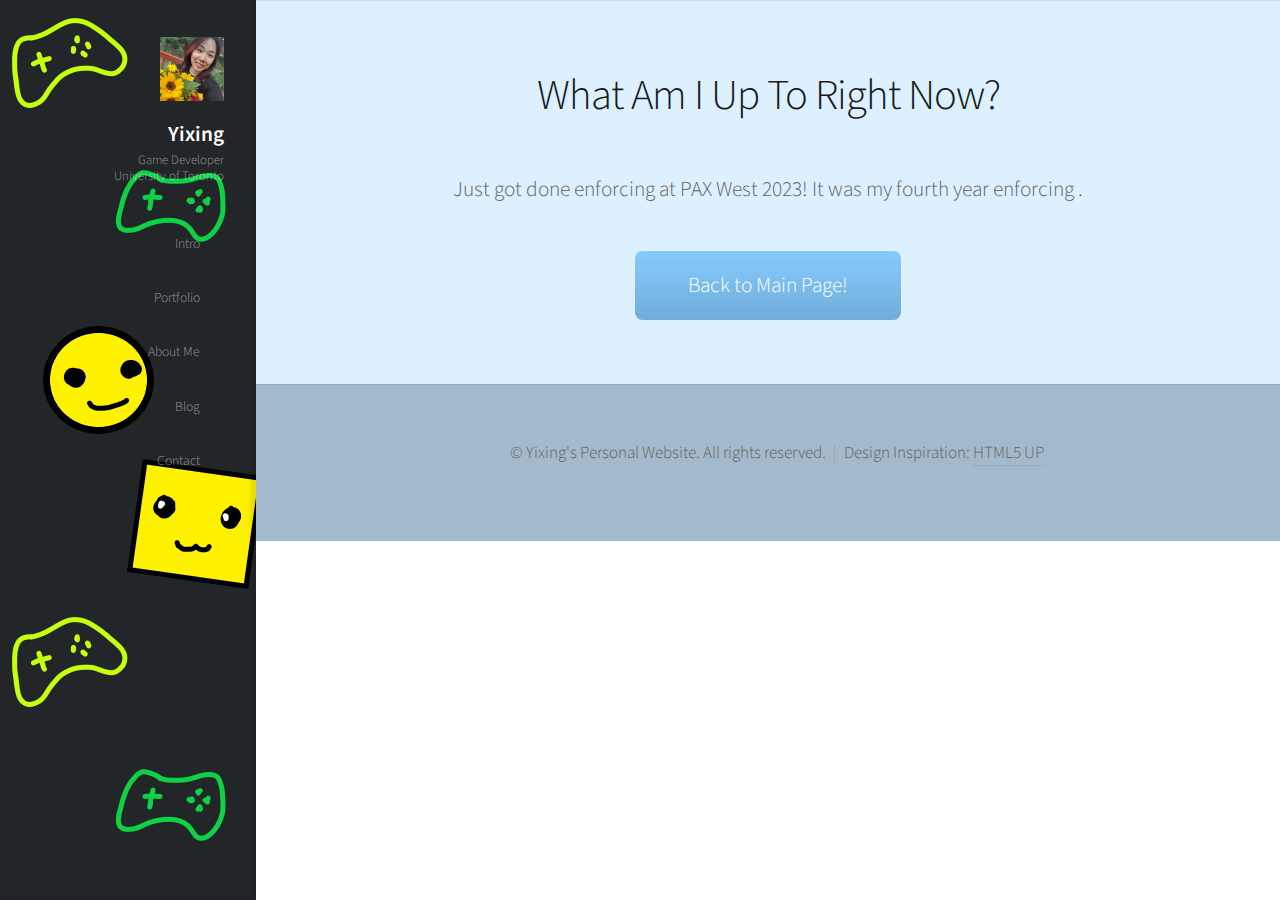
==== blog.html @ b2ea3ee6 "testing changes" ====
<!DOCTYPE HTML>
<!--
	Prologue by HTML5 UP, edited by Yixing
	html5up.net | @ajlkn
	Free for personal and commercial use under the CCA 3.0 license (html5up.net/license)
	Test
-->
<html>
	<head>
		<title>Yixing Xu</title>
		<meta charset="utf-8" />
		<meta name="viewport" content="width=device-width, initial-scale=1, user-scalable=no" />
		<link rel="stylesheet" href="assets/css/main.css" />
	</head>
	<body class="is-preload">

		<!-- Header -->
			<div id="header">

				<div class="top">

					<!-- Logo -->
						<div id="logo">
							<span class="image avatar48"><img src="images/selfie.png" alt="" /></span>
							<h1 id="title">Yixing</h1>
							<p>Game Developer </br>University of Toronto</p>
						</div>

					<!-- Nav -->
						<nav id="nav">
							<ul>
								<li><a href="./index.html#top" id="top-link"><span class="icon solid fa-home">Intro</span></a></li>
								<li><a href="./index.html#portfolio" id="portfolio-link"><span class="icon solid fa-th">Portfolio</span></a></li>
								<li><a href="./index.html#about" id="about-link"><span class="icon solid fa-user">About Me</span></a></li>
                                <li><a href="./index.html#blog" id="blog-link"><span class="icon solid fa-pen">Blog</span></a></li>
								<li><a href="./index.html#contact" id="contact-link"><span class="icon solid fa-envelope">Contact</span></a></li>
							</ul>
						</nav>

				</div>

				<div class="bottom">

					<!-- Social Icons -->
						<ul class="icons">
							<li><a href="https://github.com/yix-shu" class="icon brands fa-github"><span class="label">Github</span></a></li>
							<li><a href="https://www.linkedin.com/in/yixing-xu-962471183/" class="icon brands fa-linkedin"><span class="label">LinkedIn</span></a></li>
							<li><a href="./index.html#contact" class="icon solid fa-envelope"><span class="label">Email</span></a></li>
						</ul>

				</div>
			</div>
            <div id = "main">
                <section id="blog" class="two">
                    <div class="container">

                        <header>
                            <h2>What Am I Up To Right Now?</h2>
                        </header>

                        <p>Just got done enforcing at PAX West 2023! It was my fourth year enforcing .</p>
						
						<!--Back-->
						<a href="index.html#blog" class="button scrolly">Back to Main Page!</a>
					</div>
                </div>
            </div>
			
			<!-- Footer -->
			<div id="footer">

				<!-- Copyright -->
					<ul class="copyright">
						<li>&copy; Yixing's Personal Website. All rights reserved.</li><li>Design Inspiration: <a href="http://html5up.net">HTML5 UP</a></li>
					</ul>

			</div>
        </body>
</html>
---- assets/css/main.css ----
@import url("fontawesome-all.min.css");
@import url("https://fonts.googleapis.com/css?family=Source+Sans+Pro:300,300italic,400,600");

/*
	Prologue by HTML5 UP
	html5up.net | @ajlkn
	Free for personal and commercial use under the CCA 3.0 license (html5up.net/license)
*/

html, body, div, span, applet, object,
iframe, h1, h2, h3, h4, h5, h6, p, blockquote,
pre, a, abbr, acronym, address, big, cite,
code, del, dfn, em, img, ins, kbd, q, s, samp,
small, strike, strong, sub, sup, tt, var, b,
u, i, center, dl, dt, dd, ol, ul, li, fieldset,
form, label, legend, table, caption, tbody,
tfoot, thead, tr, th, td, article, aside,
canvas, details, embed, figure, figcaption,
footer, header, hgroup, menu, nav, output, ruby,
section, summary, time, mark, audio, video {
	margin: 0;
	padding: 0;
	border: 0;
	font-size: 100%;
	font: inherit;
	vertical-align: baseline;}

article, aside, details, figcaption, figure,
footer, header, hgroup, menu, nav, section {
	display: block;}

body {
	line-height: 1;
	height: 100vh;
	cursor: url('/images/eyes.svg'), auto;
}

ol, ul {
	list-style: none;
}

blockquote, q {
	quotes: none;
}

	blockquote:before, blockquote:after, q:before, q:after {
		content: '';
		content: none;
	}

table {
	border-collapse: collapse;
	border-spacing: 0;
}

body {
	-webkit-text-size-adjust: none;
}

mark {
	background-color: transparent;
	color: inherit;
}

input::-moz-focus-inner {
	border: 0;
	padding: 0;
}

input, select, textarea {
	-moz-appearance: none;
	-webkit-appearance: none;
	-ms-appearance: none;
	appearance: none;
}

/* Basic */

	html {
		box-sizing: border-box;
	}

	*, *:before, *:after {
		box-sizing: inherit;
	}

	body {
		background: #fff;
		font-family: 'Source Sans Pro', sans-serif;
		font-size: 19pt;
		font-weight: 300;
		line-height: 1.75em;
		color: #626262;
	}

		body.is-preload *, body.is-preload *:before, body.is-preload *:after {
			-moz-animation: none !important;
			-webkit-animation: none !important;
			-ms-animation: none !important;
			animation: none !important;
			-moz-transition: none !important;
			-webkit-transition: none !important;
			-ms-transition: none !important;
			transition: none !important;
		}

	input, textarea, select {
		font-family: 'Source Sans Pro', sans-serif;
		font-size: 19pt;
		font-weight: 300;
		line-height: 1.75em;
		color: #888;
	}

	h1, h2, h3, h4, h5, h6 {
		font-weight: 300;
		color: #1b1a1a;
		line-height: 1.5em;
	}

	h1 a, h2 a, h3 a, h4 a, h5 a, h6 a {
		color: inherit;
		text-decoration: none;
	}

		h1 a strong, h2 a strong, h3 a strong, h4 a strong, h5 a strong, h6 a strong {
			color: #333;
		}

	h2 {
		font-size: 2em;
		letter-spacing: -1px;
	}

		h2.alt {
			color: #888;
		}

			h2.alt strong {
				color: #666;
			}

	h3 {
		font-size: 1.5em;
	}

	header {
		margin: 0 0 2em 0;
	}

		header > p {
			margin: 1em 0 0 0;
		}

	footer {
		margin: 2em 0 0 0;
	}

	strong, b {
		font-weight: 300;
		color: #666;
	}

	em, i {
		font-style: italic;
	}

	a {
		text-decoration: none;
		color: inherit;
		border-bottom: dotted 1px rgba(128, 128, 128, 0.5);
		-moz-transition: color 0.35s ease-in-out, border-bottom-color 0.35s ease-in-out;
		-webkit-transition: color 0.35s ease-in-out, border-bottom-color 0.35s ease-in-out;
		-ms-transition: color 0.35s ease-in-out, border-bottom-color 0.35s ease-in-out;
		transition: color 0.35s ease-in-out, border-bottom-color 0.35s ease-in-out;
		outline: 0;
	}

		a:hover {
			color: #E27689;
			border-bottom-color: rgba(255, 255, 255, 0);
		}

	sub {
		position: relative;
		top: 0.5em;
		font-size: 0.8em;
	}

	sup {
		position: relative;
		top: -0.5em;
		font-size: 0.8em;
	}

	hr {
		border: 0;
		border-top: solid 1px #ddd;
	}

	blockquote {
		border-left: solid 0.5em #ddd;
		padding: 1em 0 1em 2em;
		font-style: italic;
	}

	p, ul, ol, dl, table {
		margin-bottom: 2em;
	}

	br.clear {
		clear: both;
	}

/* Container */

	.container {
		margin: 0 auto;
		max-width: 100%;
		width: 1400px;
	}

		@media screen and (min-width: 961px) and (max-width: 1880px) {

			.container {
				width: 1200px;
			}

		}

		@media screen and (min-width: 961px) and (max-width: 1620px) {

			.container {
				width: 960px;
			}

		}

		@media screen and (min-width: 961px) and (max-width: 1320px) {

			.container {
				width: 100%;
			}

		}

		@media screen and (max-width: 960px) {

			.container {
				width: 100%;
			}

		}

		@media screen and (max-width: 736px) {

			.container {
				width: 100%;
			}

		}

/* Row */

	.row {
		display: flex;
		flex-wrap: wrap;
		box-sizing: border-box;
		align-items: stretch;
	}

		.row > * {
			box-sizing: border-box;
		}

		.row.gtr-uniform > * > :last-child {
			margin-bottom: 0;
		}

		.row.aln-left {
			justify-content: flex-start;
		}

		.row.aln-center {
			justify-content: center;
		}

		.row.aln-right {
			justify-content: flex-end;
		}

		.row.aln-top {
			align-items: flex-start;
		}

		.row.aln-middle {
			align-items: center;
		}

		.row.aln-bottom {
			align-items: flex-end;
		}

		.row > .imp {
			order: -1;
		}

		.row > .col-1 {
			width: 8.33333%;
		}

		.row > .off-1 {
			margin-left: 8.33333%;
		}

		.row > .col-2 {
			width: 16.66667%;
		}

		.row > .off-2 {
			margin-left: 16.66667%;
		}

		.row > .col-3 {
			width: 25%;
		}

		.row > .off-3 {
			margin-left: 25%;
		}

		.row > .col-4 {
			width: 33.33333%;
		}

		.row > .off-4 {
			margin-left: 33.33333%;
		}

		.row > .col-5 {
			width: 41.66667%;
		}

		.row > .off-5 {
			margin-left: 41.66667%;
		}

		.row > .col-6 {
			width: 50%;
		}

		.row > .off-6 {
			margin-left: 50%;
		}

		.row > .col-7 {
			width: 58.33333%;
		}

		.row > .off-7 {
			margin-left: 58.33333%;
		}

		.row > .col-8 {
			width: 66.66667%;
		}

		.row > .off-8 {
			margin-left: 66.66667%;
		}

		.row > .col-9 {
			width: 75%;
		}

		.row > .off-9 {
			margin-left: 75%;
		}

		.row > .col-10 {
			width: 83.33333%;
		}

		.row > .off-10 {
			margin-left: 83.33333%;
		}

		.row > .col-11 {
			width: 91.66667%;
		}

		.row > .off-11 {
			margin-left: 91.66667%;
		}

		.row > .col-12 {
			width: 100%;
		}

		.row > .off-12 {
			margin-left: 100%;
		}

		.row.gtr-0 {
			margin-top: 0px;
			margin-left: 0px;
		}

			.row.gtr-0 > * {
				padding: 0px 0 0 0px;
			}

			.row.gtr-0.gtr-uniform {
				margin-top: 0px;
			}

				.row.gtr-0.gtr-uniform > * {
					padding-top: 0px;
				}

		.row.gtr-25 {
			margin-top: -10px;
			margin-left: -10px;
		}

			.row.gtr-25 > * {
				padding: 10px 0 0 10px;
			}

			.row.gtr-25.gtr-uniform {
				margin-top: -10px;
			}

				.row.gtr-25.gtr-uniform > * {
					padding-top: 10px;
				}

		.row.gtr-50 {
			margin-top: -20px;
			margin-left: -20px;
		}

			.row.gtr-50 > * {
				padding: 20px 0 0 20px;
			}

			.row.gtr-50.gtr-uniform {
				margin-top: -20px;
			}

				.row.gtr-50.gtr-uniform > * {
					padding-top: 20px;
				}

		.row {
			margin-top: -40px;
			margin-left: -40px;
		}

			.row > * {
				padding: 40px 0 0 40px;
			}

			.row.gtr-uniform {
				margin-top: -40px;
			}

				.row.gtr-uniform > * {
					padding-top: 40px;
				}

		.row.gtr-150 {
			margin-top: -60px;
			margin-left: -60px;
		}

			.row.gtr-150 > * {
				padding: 60px 0 0 60px;
			}

			.row.gtr-150.gtr-uniform {
				margin-top: -60px;
			}

				.row.gtr-150.gtr-uniform > * {
					padding-top: 60px;
				}

		.row.gtr-200 {
			margin-top: -80px;
			margin-left: -80px;
		}

			.row.gtr-200 > * {
				padding: 80px 0 0 80px;
			}

			.row.gtr-200.gtr-uniform {
				margin-top: -80px;
			}

				.row.gtr-200.gtr-uniform > * {
					padding-top: 80px;
				}

		@media screen and (min-width: 961px) and (max-width: 1880px) {

			.row {
				display: flex;
				flex-wrap: wrap;
				box-sizing: border-box;
				align-items: stretch;
			}

				.row > * {
					box-sizing: border-box;
				}

				.row.gtr-uniform > * > :last-child {
					margin-bottom: 0;
				}

				.row.aln-left {
					justify-content: flex-start;
				}

				.row.aln-center {
					justify-content: center;
				}

				.row.aln-right {
					justify-content: flex-end;
				}

				.row.aln-top {
					align-items: flex-start;
				}

				.row.aln-middle {
					align-items: center;
				}

				.row.aln-bottom {
					align-items: flex-end;
				}

				.row > .imp-wide {
					order: -1;
				}

				.row > .col-1-wide {
					width: 8.33333%;
				}

				.row > .off-1-wide {
					margin-left: 8.33333%;
				}

				.row > .col-2-wide {
					width: 16.66667%;
				}

				.row > .off-2-wide {
					margin-left: 16.66667%;
				}

				.row > .col-3-wide {
					width: 25%;
				}

				.row > .off-3-wide {
					margin-left: 25%;
				}

				.row > .col-4-wide {
					width: 33.33333%;
				}

				.row > .off-4-wide {
					margin-left: 33.33333%;
				}

				.row > .col-5-wide {
					width: 41.66667%;
				}

				.row > .off-5-wide {
					margin-left: 41.66667%;
				}

				.row > .col-6-wide {
					width: 50%;
				}

				.row > .off-6-wide {
					margin-left: 50%;
				}

				.row > .col-7-wide {
					width: 58.33333%;
				}

				.row > .off-7-wide {
					margin-left: 58.33333%;
				}

				.row > .col-8-wide {
					width: 66.66667%;
				}

				.row > .off-8-wide {
					margin-left: 66.66667%;
				}

				.row > .col-9-wide {
					width: 75%;
				}

				.row > .off-9-wide {
					margin-left: 75%;
				}

				.row > .col-10-wide {
					width: 83.33333%;
				}

				.row > .off-10-wide {
					margin-left: 83.33333%;
				}

				.row > .col-11-wide {
					width: 91.66667%;
				}

				.row > .off-11-wide {
					margin-left: 91.66667%;
				}

				.row > .col-12-wide {
					width: 100%;
				}

				.row > .off-12-wide {
					margin-left: 100%;
				}

				.row.gtr-0 {
					margin-top: 0px;
					margin-left: 0px;
				}

					.row.gtr-0 > * {
						padding: 0px 0 0 0px;
					}

					.row.gtr-0.gtr-uniform {
						margin-top: 0px;
					}

						.row.gtr-0.gtr-uniform > * {
							padding-top: 0px;
						}

				.row.gtr-25 {
					margin-top: -10px;
					margin-left: -10px;
				}

					.row.gtr-25 > * {
						padding: 10px 0 0 10px;
					}

					.row.gtr-25.gtr-uniform {
						margin-top: -10px;
					}

						.row.gtr-25.gtr-uniform > * {
							padding-top: 10px;
						}

				.row.gtr-50 {
					margin-top: -20px;
					margin-left: -20px;
				}

					.row.gtr-50 > * {
						padding: 20px 0 0 20px;
					}

					.row.gtr-50.gtr-uniform {
						margin-top: -20px;
					}

						.row.gtr-50.gtr-uniform > * {
							padding-top: 20px;
						}

				.row {
					margin-top: -40px;
					margin-left: -40px;
				}

					.row > * {
						padding: 40px 0 0 40px;
					}

					.row.gtr-uniform {
						margin-top: -40px;
					}

						.row.gtr-uniform > * {
							padding-top: 40px;
						}

				.row.gtr-150 {
					margin-top: -60px;
					margin-left: -60px;
				}

					.row.gtr-150 > * {
						padding: 60px 0 0 60px;
					}

					.row.gtr-150.gtr-uniform {
						margin-top: -60px;
					}

						.row.gtr-150.gtr-uniform > * {
							padding-top: 60px;
						}

				.row.gtr-200 {
					margin-top: -80px;
					margin-left: -80px;
				}

					.row.gtr-200 > * {
						padding: 80px 0 0 80px;
					}

					.row.gtr-200.gtr-uniform {
						margin-top: -80px;
					}

						.row.gtr-200.gtr-uniform > * {
							padding-top: 80px;
						}

		}

		@media screen and (min-width: 961px) and (max-width: 1620px) {

			.row {
				display: flex;
				flex-wrap: wrap;
				box-sizing: border-box;
				align-items: stretch;
			}

				.row > * {
					box-sizing: border-box;
				}

				.row.gtr-uniform > * > :last-child {
					margin-bottom: 0;
				}

				.row.aln-left {
					justify-content: flex-start;
				}

				.row.aln-center {
					justify-content: center;
				}

				.row.aln-right {
					justify-content: flex-end;
				}

				.row.aln-top {
					align-items: flex-start;
				}

				.row.aln-middle {
					align-items: center;
				}

				.row.aln-bottom {
					align-items: flex-end;
				}

				.row > .imp-normal {
					order: -1;
				}

				.row > .col-1-normal {
					width: 8.33333%;
				}

				.row > .off-1-normal {
					margin-left: 8.33333%;
				}

				.row > .col-2-normal {
					width: 16.66667%;
				}

				.row > .off-2-normal {
					margin-left: 16.66667%;
				}

				.row > .col-3-normal {
					width: 25%;
				}

				.row > .off-3-normal {
					margin-left: 25%;
				}

				.row > .col-4-normal {
					width: 33.33333%;
				}

				.row > .off-4-normal {
					margin-left: 33.33333%;
				}

				.row > .col-5-normal {
					width: 41.66667%;
				}

				.row > .off-5-normal {
					margin-left: 41.66667%;
				}

				.row > .col-6-normal {
					width: 50%;
				}

				.row > .off-6-normal {
					margin-left: 50%;
				}

				.row > .col-7-normal {
					width: 58.33333%;
				}

				.row > .off-7-normal {
					margin-left: 58.33333%;
				}

				.row > .col-8-normal {
					width: 66.66667%;
				}

				.row > .off-8-normal {
					margin-left: 66.66667%;
				}

				.row > .col-9-normal {
					width: 75%;
				}

				.row > .off-9-normal {
					margin-left: 75%;
				}

				.row > .col-10-normal {
					width: 83.33333%;
				}

				.row > .off-10-normal {
					margin-left: 83.33333%;
				}

				.row > .col-11-normal {
					width: 91.66667%;
				}

				.row > .off-11-normal {
					margin-left: 91.66667%;
				}

				.row > .col-12-normal {
					width: 100%;
				}

				.row > .off-12-normal {
					margin-left: 100%;
				}

				.row.gtr-0 {
					margin-top: 0px;
					margin-left: 0px;
				}

					.row.gtr-0 > * {
						padding: 0px 0 0 0px;
					}

					.row.gtr-0.gtr-uniform {
						margin-top: 0px;
					}

						.row.gtr-0.gtr-uniform > * {
							padding-top: 0px;
						}

				.row.gtr-25 {
					margin-top: -10px;
					margin-left: -10px;
				}

					.row.gtr-25 > * {
						padding: 10px 0 0 10px;
					}

					.row.gtr-25.gtr-uniform {
						margin-top: -10px;
					}

						.row.gtr-25.gtr-uniform > * {
							padding-top: 10px;
						}

				.row.gtr-50 {
					margin-top: -20px;
					margin-left: -20px;
				}

					.row.gtr-50 > * {
						padding: 20px 0 0 20px;
					}

					.row.gtr-50.gtr-uniform {
						margin-top: -20px;
					}

						.row.gtr-50.gtr-uniform > * {
							padding-top: 20px;
						}

				.row {
					margin-top: -40px;
					margin-left: -40px;
				}

					.row > * {
						padding: 40px 0 0 40px;
					}

					.row.gtr-uniform {
						margin-top: -40px;
					}

						.row.gtr-uniform > * {
							padding-top: 40px;
						}

				.row.gtr-150 {
					margin-top: -60px;
					margin-left: -60px;
				}

					.row.gtr-150 > * {
						padding: 60px 0 0 60px;
					}

					.row.gtr-150.gtr-uniform {
						margin-top: -60px;
					}

						.row.gtr-150.gtr-uniform > * {
							padding-top: 60px;
						}

				.row.gtr-200 {
					margin-top: -80px;
					margin-left: -80px;
				}

					.row.gtr-200 > * {
						padding: 80px 0 0 80px;
					}

					.row.gtr-200.gtr-uniform {
						margin-top: -80px;
					}

						.row.gtr-200.gtr-uniform > * {
							padding-top: 80px;
						}

		}

		@media screen and (min-width: 961px) and (max-width: 1320px) {

			.row {
				display: flex;
				flex-wrap: wrap;
				box-sizing: border-box;
				align-items: stretch;
			}

				.row > * {
					box-sizing: border-box;
				}

				.row.gtr-uniform > * > :last-child {
					margin-bottom: 0;
				}

				.row.aln-left {
					justify-content: flex-start;
				}

				.row.aln-center {
					justify-content: center;
				}

				.row.aln-right {
					justify-content: flex-end;
				}

				.row.aln-top {
					align-items: flex-start;
				}

				.row.aln-middle {
					align-items: center;
				}

				.row.aln-bottom {
					align-items: flex-end;
				}

				.row > .imp-narrow {
					order: -1;
				}

				.row > .col-1-narrow {
					width: 8.33333%;
				}

				.row > .off-1-narrow {
					margin-left: 8.33333%;
				}

				.row > .col-2-narrow {
					width: 16.66667%;
				}

				.row > .off-2-narrow {
					margin-left: 16.66667%;
				}

				.row > .col-3-narrow {
					width: 25%;
				}

				.row > .off-3-narrow {
					margin-left: 25%;
				}

				.row > .col-4-narrow {
					width: 33.33333%;
				}

				.row > .off-4-narrow {
					margin-left: 33.33333%;
				}

				.row > .col-5-narrow {
					width: 41.66667%;
				}

				.row > .off-5-narrow {
					margin-left: 41.66667%;
				}

				.row > .col-6-narrow {
					width: 50%;
				}

				.row > .off-6-narrow {
					margin-left: 50%;
				}

				.row > .col-7-narrow {
					width: 58.33333%;
				}

				.row > .off-7-narrow {
					margin-left: 58.33333%;
				}

				.row > .col-8-narrow {
					width: 66.66667%;
				}

				.row > .off-8-narrow {
					margin-left: 66.66667%;
				}

				.row > .col-9-narrow {
					width: 75%;
				}

				.row > .off-9-narrow {
					margin-left: 75%;
				}

				.row > .col-10-narrow {
					width: 83.33333%;
				}

				.row > .off-10-narrow {
					margin-left: 83.33333%;
				}

				.row > .col-11-narrow {
					width: 91.66667%;
				}

				.row > .off-11-narrow {
					margin-left: 91.66667%;
				}

				.row > .col-12-narrow {
					width: 100%;
				}

				.row > .off-12-narrow {
					margin-left: 100%;
				}

				.row.gtr-0 {
					margin-top: 0px;
					margin-left: 0px;
				}

					.row.gtr-0 > * {
						padding: 0px 0 0 0px;
					}

					.row.gtr-0.gtr-uniform {
						margin-top: 0px;
					}

						.row.gtr-0.gtr-uniform > * {
							padding-top: 0px;
						}

				.row.gtr-25 {
					margin-top: -5px;
					margin-left: -5px;
				}

					.row.gtr-25 > * {
						padding: 5px 0 0 5px;
					}

					.row.gtr-25.gtr-uniform {
						margin-top: -5px;
					}

						.row.gtr-25.gtr-uniform > * {
							padding-top: 5px;
						}

				.row.gtr-50 {
					margin-top: -10px;
					margin-left: -10px;
				}

					.row.gtr-50 > * {
						padding: 10px 0 0 10px;
					}

					.row.gtr-50.gtr-uniform {
						margin-top: -10px;
					}

						.row.gtr-50.gtr-uniform > * {
							padding-top: 10px;
						}

				.row {
					margin-top: -20px;
					margin-left: -20px;
				}

					.row > * {
						padding: 20px 0 0 20px;
					}

					.row.gtr-uniform {
						margin-top: -20px;
					}

						.row.gtr-uniform > * {
							padding-top: 20px;
						}

				.row.gtr-150 {
					margin-top: -30px;
					margin-left: -30px;
				}

					.row.gtr-150 > * {
						padding: 30px 0 0 30px;
					}

					.row.gtr-150.gtr-uniform {
						margin-top: -30px;
					}

						.row.gtr-150.gtr-uniform > * {
							padding-top: 30px;
						}

				.row.gtr-200 {
					margin-top: -40px;
					margin-left: -40px;
				}

					.row.gtr-200 > * {
						padding: 40px 0 0 40px;
					}

					.row.gtr-200.gtr-uniform {
						margin-top: -40px;
					}

						.row.gtr-200.gtr-uniform > * {
							padding-top: 40px;
						}

		}

		@media screen and (max-width: 960px) {

			.row {
				display: flex;
				flex-wrap: wrap;
				box-sizing: border-box;
				align-items: stretch;
			}

				.row > * {
					box-sizing: border-box;
				}

				.row.gtr-uniform > * > :last-child {
					margin-bottom: 0;
				}

				.row.aln-left {
					justify-content: flex-start;
				}

				.row.aln-center {
					justify-content: center;
				}

				.row.aln-right {
					justify-content: flex-end;
				}

				.row.aln-top {
					align-items: flex-start;
				}

				.row.aln-middle {
					align-items: center;
				}

				.row.aln-bottom {
					align-items: flex-end;
				}

				.row > .imp-narrower {
					order: -1;
				}

				.row > .col-1-narrower {
					width: 8.33333%;
				}

				.row > .off-1-narrower {
					margin-left: 8.33333%;
				}

				.row > .col-2-narrower {
					width: 16.66667%;
				}

				.row > .off-2-narrower {
					margin-left: 16.66667%;
				}

				.row > .col-3-narrower {
					width: 25%;
				}

				.row > .off-3-narrower {
					margin-left: 25%;
				}

				.row > .col-4-narrower {
					width: 33.33333%;
				}

				.row > .off-4-narrower {
					margin-left: 33.33333%;
				}

				.row > .col-5-narrower {
					width: 41.66667%;
				}

				.row > .off-5-narrower {
					margin-left: 41.66667%;
				}

				.row > .col-6-narrower {
					width: 50%;
				}

				.row > .off-6-narrower {
					margin-left: 50%;
				}

				.row > .col-7-narrower {
					width: 58.33333%;
				}

				.row > .off-7-narrower {
					margin-left: 58.33333%;
				}

				.row > .col-8-narrower {
					width: 66.66667%;
				}

				.row > .off-8-narrower {
					margin-left: 66.66667%;
				}

				.row > .col-9-narrower {
					width: 75%;
				}

				.row > .off-9-narrower {
					margin-left: 75%;
				}

				.row > .col-10-narrower {
					width: 83.33333%;
				}

				.row > .off-10-narrower {
					margin-left: 83.33333%;
				}

				.row > .col-11-narrower {
					width: 91.66667%;
				}

				.row > .off-11-narrower {
					margin-left: 91.66667%;
				}

				.row > .col-12-narrower {
					width: 100%;
				}

				.row > .off-12-narrower {
					margin-left: 100%;
				}

				.row.gtr-0 {
					margin-top: 0px;
					margin-left: 0px;
				}

					.row.gtr-0 > * {
						padding: 0px 0 0 0px;
					}

					.row.gtr-0.gtr-uniform {
						margin-top: 0px;
					}

						.row.gtr-0.gtr-uniform > * {
							padding-top: 0px;
						}

				.row.gtr-25 {
					margin-top: -5px;
					margin-left: -5px;
				}

					.row.gtr-25 > * {
						padding: 5px 0 0 5px;
					}

					.row.gtr-25.gtr-uniform {
						margin-top: -5px;
					}

						.row.gtr-25.gtr-uniform > * {
							padding-top: 5px;
						}

				.row.gtr-50 {
					margin-top: -10px;
					margin-left: -10px;
				}

					.row.gtr-50 > * {
						padding: 10px 0 0 10px;
					}

					.row.gtr-50.gtr-uniform {
						margin-top: -10px;
					}

						.row.gtr-50.gtr-uniform > * {
							padding-top: 10px;
						}

				.row {
					margin-top: -20px;
					margin-left: -20px;
				}

					.row > * {
						padding: 20px 0 0 20px;
					}

					.row.gtr-uniform {
						margin-top: -20px;
					}

						.row.gtr-uniform > * {
							padding-top: 20px;
						}

				.row.gtr-150 {
					margin-top: -30px;
					margin-left: -30px;
				}

					.row.gtr-150 > * {
						padding: 30px 0 0 30px;
					}

					.row.gtr-150.gtr-uniform {
						margin-top: -30px;
					}

						.row.gtr-150.gtr-uniform > * {
							padding-top: 30px;
						}

				.row.gtr-200 {
					margin-top: -40px;
					margin-left: -40px;
				}

					.row.gtr-200 > * {
						padding: 40px 0 0 40px;
					}

					.row.gtr-200.gtr-uniform {
						margin-top: -40px;
					}

						.row.gtr-200.gtr-uniform > * {
							padding-top: 40px;
						}

		}

		@media screen and (max-width: 736px) {

			.row {
				display: flex;
				flex-wrap: wrap;
				box-sizing: border-box;
				align-items: stretch;
			}

				.row > * {
					box-sizing: border-box;
				}

				.row.gtr-uniform > * > :last-child {
					margin-bottom: 0;
				}

				.row.aln-left {
					justify-content: flex-start;
				}

				.row.aln-center {
					justify-content: center;
				}

				.row.aln-right {
					justify-content: flex-end;
				}

				.row.aln-top {
					align-items: flex-start;
				}

				.row.aln-middle {
					align-items: center;
				}

				.row.aln-bottom {
					align-items: flex-end;
				}

				.row > .imp-mobile {
					order: -1;
				}

				.row > .col-1-mobile {
					width: 8.33333%;
				}

				.row > .off-1-mobile {
					margin-left: 8.33333%;
				}

				.row > .col-2-mobile {
					width: 16.66667%;
				}

				.row > .off-2-mobile {
					margin-left: 16.66667%;
				}

				.row > .col-3-mobile {
					width: 25%;
				}

				.row > .off-3-mobile {
					margin-left: 25%;
				}

				.row > .col-4-mobile {
					width: 33.33333%;
				}

				.row > .off-4-mobile {
					margin-left: 33.33333%;
				}

				.row > .col-5-mobile {
					width: 41.66667%;
				}

				.row > .off-5-mobile {
					margin-left: 41.66667%;
				}

				.row > .col-6-mobile {
					width: 50%;
				}

				.row > .off-6-mobile {
					margin-left: 50%;
				}

				.row > .col-7-mobile {
					width: 58.33333%;
				}

				.row > .off-7-mobile {
					margin-left: 58.33333%;
				}

				.row > .col-8-mobile {
					width: 66.66667%;
				}

				.row > .off-8-mobile {
					margin-left: 66.66667%;
				}

				.row > .col-9-mobile {
					width: 75%;
				}

				.row > .off-9-mobile {
					margin-left: 75%;
				}

				.row > .col-10-mobile {
					width: 83.33333%;
				}

				.row > .off-10-mobile {
					margin-left: 83.33333%;
				}

				.row > .col-11-mobile {
					width: 91.66667%;
				}

				.row > .off-11-mobile {
					margin-left: 91.66667%;
				}

				.row > .col-12-mobile {
					width: 100%;
				}

				.row > .off-12-mobile {
					margin-left: 100%;
				}

				.row.gtr-0 {
					margin-top: 0px;
					margin-left: 0px;
				}

					.row.gtr-0 > * {
						padding: 0px 0 0 0px;
					}

					.row.gtr-0.gtr-uniform {
						margin-top: 0px;
					}

						.row.gtr-0.gtr-uniform > * {
							padding-top: 0px;
						}

				.row.gtr-25 {
					margin-top: -5px;
					margin-left: -5px;
				}

					.row.gtr-25 > * {
						padding: 5px 0 0 5px;
					}

					.row.gtr-25.gtr-uniform {
						margin-top: -5px;
					}

						.row.gtr-25.gtr-uniform > * {
							padding-top: 5px;
						}

				.row.gtr-50 {
					margin-top: -10px;
					margin-left: -10px;
				}

					.row.gtr-50 > * {
						padding: 10px 0 0 10px;
					}

					.row.gtr-50.gtr-uniform {
						margin-top: -10px;
					}

						.row.gtr-50.gtr-uniform > * {
							padding-top: 10px;
						}

				.row {
					margin-top: -20px;
					margin-left: -20px;
				}

					.row > * {
						padding: 20px 0 0 20px;
					}

					.row.gtr-uniform {
						margin-top: -20px;
					}

						.row.gtr-uniform > * {
							padding-top: 20px;
						}

				.row.gtr-150 {
					margin-top: -30px;
					margin-left: -30px;
				}

					.row.gtr-150 > * {
						padding: 30px 0 0 30px;
					}

					.row.gtr-150.gtr-uniform {
						margin-top: -30px;
					}

						.row.gtr-150.gtr-uniform > * {
							padding-top: 30px;
						}

				.row.gtr-200 {
					margin-top: -40px;
					margin-left: -40px;
				}

					.row.gtr-200 > * {
						padding: 40px 0 0 40px;
					}

					.row.gtr-200.gtr-uniform {
						margin-top: -40px;
					}

						.row.gtr-200.gtr-uniform > * {
							padding-top: 40px;
						}

		}

/* Sections/Article */

	section, article {
		margin-bottom: 3em;
	}

		section > :last-child,
		section > .container, section:last-child, article > :last-child,
		article > .container, article:last-child {
			margin-bottom: 0;
		}

		.row > section, .row > article {
			margin-bottom: 0;
		}

/* Image */

	.image {
		display: inline-block;
		border: 0;
	}

		.image img {
			display: block;
			width: 100%;
		}

		.image.avatar48 {
			width: 64px;
			height: 64px;
			background: #f00;
		}

			.image.avatar48 img {
				width: 64px;
				height: 64px;
			}

		.image.fit {
			display: block;
			width: 100%;
		}

		.image.small {
			display: block;
			width: 50%;
		}

		.image.featured {
			display: block;
			width: 100%;
			margin: 0 0 2em 0;
		}

		.image.left {
			float: left;
			margin: 0 2em 2em 0;
		}

		.image.centered {
			display: block;
			margin: 0 0 2em 0;
		}

			.image.centered img {
				margin: 0 auto;
				width: auto;
			}

/* List */

	ul {
		list-style: disc;
		padding-left: 1em;
	}

		ul li {
			padding-left: 0.5em;
		}

	ol {
		list-style: decimal;
		padding-left: 1.25em;
	}

		ol li {
			padding-left: 0.25em;
		}

/* Icons */

	ul.icons {
		cursor: default;
		list-style: none;
		padding-left: 0;
	}

		ul.icons li {
			display: inline-block;
			padding-left: 0;
		}

		ul.icons a {
			display: inline-block;
			width: 2em;
			height: 2em;
			line-height: 2em;
			text-align: center;
			border: 0;
		}

/* Form */

	form label {
		display: block;
		text-align: left;
		margin-bottom: 0.5em;
	}

	form input[type="text"],
	form input[type="email"],
	form input[type="password"],
	form select,
	form textarea {
		position: relative;
		-webkit-appearance: none;
		display: block;
		border: 0;
		outline: 0;
		background: #fff;
		background: rgba(255, 255, 255, 0.75);
		width: 100%;
		border-radius: 0.35em;
		padding: 0.75em 1em 0.75em 1em;
		box-shadow: inset 0 0.1em 0.1em 0 rgba(0, 0, 0, 0.05);
		border: solid 1px rgba(0, 0, 0, 0.15);
		-moz-transition: all 0.35s ease-in-out;
		-webkit-transition: all 0.35s ease-in-out;
		-ms-transition: all 0.35s ease-in-out;
		transition: all 0.35s ease-in-out;
	}

		form input[type="text"]:focus,
		form input[type="email"]:focus,
		form input[type="password"]:focus,
		form select:focus,
		form textarea:focus {
			box-shadow: 0 0 2px 1px #8ebebc;
			background: #fff;
		}

	form input[type="text"],
	form input[type="email"],
	form input[type="password"],
	form select {
		line-height: 1.25em;
	}

	form textarea {
		min-height: 14em;
	}

	form ::-webkit-input-placeholder {
		color: #555 !important;
	}

	form :-moz-placeholder {
		color: #555 !important;
	}

	form ::-moz-placeholder {
		color: #555 !important;
	}

	form :-ms-input-placeholder {
		color: #555 !important;
	}

	form ::-moz-focus-inner {
		border: 0;
	}

/* Table */

	table {
		width: 100%;
		text-align: left;
	}

		table tbody tr:nth-child(2n+2) {
			background: #f4f4f4;
		}

		table td {
			padding: 0.5em 1em 0.5em 1em;
		}

		table th {
			text-align: left;
			padding: 0.5em 1em 0.5em 1em;
			color: #fff;
			background: #222729 url("images/overlay.png");
		}

		table thead {
			background: #444;
			color: #fff;
		}

		table tfoot {
			background: #eee;
		}

/* Button */

	input[type="button"],
	input[type="submit"],
	input[type="reset"],
	button,
	.button {
		position: relative;
		display: inline-block;
		border-radius: 0.35em;
		color: #fff !important;
		text-decoration: none;
		padding: 0.75em 2.5em 0.75em 2.5em;
		background-color: #85cbff;
		border: 0;
		cursor: pointer;
		background-image: -moz-linear-gradient(top, rgba(0, 0, 0, 0), rgba(0, 0, 0, 0.15)), url("images/overlay.png");
		background-image: -webkit-linear-gradient(top, rgba(0, 0, 0, 0), rgba(0, 0, 0, 0.15)), url("images/overlay.png");
		background-image: -ms-linear-gradient(top, rgba(0, 0, 0, 0), rgba(0, 0, 0, 0.15)), url("images/overlay.png");
		background-image: linear-gradient(top, rgba(0, 0, 0, 0), rgba(0, 0, 0, 0.15)), url("images/overlay.png");
		-moz-transition: background-color 0.35s ease-in-out;
		-webkit-transition: background-color 0.35s ease-in-out;
		-ms-transition: background-color 0.35s ease-in-out;
		transition: background-color 0.35s ease-in-out;
	}

		input[type="button"]:hover,
		input[type="submit"]:hover,
		input[type="reset"]:hover,
		button:hover,
		.button:hover {
			background-color: #a5cad5;
		}

		input[type="button"]:active,
		input[type="submit"]:active,
		input[type="reset"]:active,
		button:active,
		.button:active {
			background-color: #96c7d6;
		}

/* Item */

	.item {
		box-shadow: 0 0.05em 0.15em 0 rgba(0, 0, 0, 0.05);
		margin-bottom: 40px;
	}

		.item header {
			background: #fff;
			margin: 0;
			padding: 1em 0 1em 0;
			font-size: 0.8em;
		}

			.item header h3 {
				font-size: 1em;
			}

/* Dropdown */
	.dropdown {
		position: relative;
		display: inline-block;
	}
	
	.dropdown-content {
		display: display-outside;
		position: absolute;
		background-color: #f9f9f9;
		min-width: 160px;
		box-shadow: 0px 8px 16px 0px rgba(0,0,0,0.2);
		z-index: 1;
	}
	
	.dropdown:hover .dropdown-content {
		display: block;
	}
	
	.desc {
		padding: 15px;
		text-align: center;
	}

/* Icons */

	.icon {
		text-decoration: none;
		text-decoration: none;
	}

		.icon:before {
			-moz-osx-font-smoothing: grayscale;
			-webkit-font-smoothing: antialiased;
			display: inline-block;
			font-style: normal;
			font-variant: normal;
			text-rendering: auto;
			line-height: 1;
			text-transform: none !important;
			font-family: 'Font Awesome 5 Free';
			font-weight: 400;
		}

		.icon:before {
			line-height: inherit;
		}

		.icon > .label {
			display: none;
		}

		.icon.solid:before {
			font-weight: 900;
		}

		.icon.brands:before {
			font-family: 'Font Awesome 5 Brands';
		}

/* Header */

	#header {
		display: -moz-flex;
		display: -webkit-flex;
		display: -ms-flex;
		display: flex;
		-moz-flex-direction: column;
		-webkit-flex-direction: column;
		-ms-flex-direction: column;
		flex-direction: column;
		-moz-justify-content: space-between;
		-webkit-justify-content: space-between;
		-ms-justify-content: space-between;
		justify-content: space-between;
		background: #222629 url("images/temp_header_background.png");
		box-shadow: inset -0.25em 0 0.25em 0 rgba(0, 0, 0, 0.1);
		color: #fff;
		height: 100%;
		left: 0;
		overflow-y: auto;
		position: fixed;
		text-align: right;
		top: 0;
		width: 375px;
	}

		#header .top {
			-moz-flex-grow: 1;
			-webkit-flex-grow: 1;
			-ms-flex-grow: 1;
			flex-grow: 1;
		}

		#header .bottom {
			-moz-flex-shrink: 0;
			-webkit-flex-shrink: 0;
			-ms-flex-shrink: 0;
			flex-shrink: 0;
			padding: 1.5em 0 0.75em 0;
		}

			#header .bottom > :last-child {
				margin-bottom: 0;
			}

		#header .icons {
			font-size: 0.8em;
			text-align: center;
		}

			#header .icons a {
				color: #41484c;
				-moz-transition: color 0.35s ease-in-out;
				-webkit-transition: color 0.35s ease-in-out;
				-ms-transition: color 0.35s ease-in-out;
				transition: color 0.35s ease-in-out;
			}

				#header .icons a:hover {
					color: #fff;
				}

	#logo {
		position: relative;
		margin: 1.75em 1.5em 1.5em 1.5em;
		min-height: 48px;
		cursor: default;
	}

		#logo h1 {
			position: relative;
			color: #fff;
			font-weight: 600;
			font-size: 1em;
			line-height: 1em;
		}

		#logo p {
			position: relative;
			display: block;
			font-size: 0.6em;
			color: rgba(255, 255, 255, 0.5);
			line-height: 1.25em;
			margin: 0.5em 0 0 0;
		}

		#logo .image {
			position: absolute;
			left: 0;
			top: 0;
		}

	#nav ul {
		list-style: none;
		padding-left: 0;
		margin-bottom: 0;
	}

		#nav ul li {
			padding-left: 0;
		}

			#nav ul li a {
				display: block;
				padding: 0.5em 1.5em 0.5em 1.5em;
				color: rgba(255, 255, 255, 0.5);
				text-decoration: none;
				outline: 0;
				border: 0;
				-moz-transition: none;
				-webkit-transition: none;
				-ms-transition: none;
				transition: none;
			}

				#nav ul li a span {
					position: relative;
					display: block;
					font-size: 0.8em;
				}

					#nav ul li a span:before {
						position: absolute;
						left: 0;
						color: #41484c;
						text-align: center;
						width: 1.25em;
						line-height: 1.75em;
					}

				#nav ul li a.active {
					background: rgba(0, 0, 0, 0.15);
					box-shadow: inset 0 0 0.25em 0 rgba(0, 0, 0, 0.125);
					color: #fff;
				}

					#nav ul li a.active span:before {
						color: #769ae2;
					}

/* Footer */

	#footer {
		margin-left: 375px;
		text-align: center;
		background-color: #a2bacc;
		padding: 3em 0 4em 0;
		box-shadow: inset 0 1px 0 0 rgba(0, 0, 0, 0.05), inset 0 0.1em 0.1em 0 rgba(0, 0, 0, 0.025);
		font-size: 0.8em;
	}

		#footer .copyright {
			cursor: default;
			margin: 0;
		}

			#footer .copyright li {
				display: inline-block;
				line-height: 1em;
				border-left: solid 1px rgba(128, 128, 128, 0.35);
				padding: 0 0 0 0.5em;
				margin: 0 0 0 0.5em;
			}

				#footer .copyright li:first-child {
					border-left: 0;
					padding-left: 0;
					margin-left: 0;
				}

/* Main */

	#main {
		margin-left: 375px;
	}

		#main > section {
			margin: 0;
			overflow: hidden;
			padding: 4em 0;
			box-shadow: inset 0 1px 0 0 rgba(0, 0, 0, 0.05), inset 0 0.1em 0.1em 0 rgba(0, 0, 0, 0.025);
			text-align: center;
			background-image: url("images/overlay.png");
		}

			#main > section.dark {
				color: #ddd;
				color: rgba(255, 255, 255, 0.75);
			}

				#main > section.dark h2, #main > section.dark h3, #main > section.dark h4, #main > section.dark h5, #main > section.dark h6 {
					color: inherit;
				}

				#main > section.dark strong {
					color: #fff;
					border-color: inherit;
				}

				#main > section.dark a {
					color: #fff;
					border-color: inherit;
				}

					#main > section.dark a:hover {
						border-bottom-color: rgba(255, 255, 255, 0);
					}

			#main > section.cover {
				padding: 10em 0;
				background-size: cover;
				background-position: center center;
			}

			#main > section.one {
				background-color: #e0e4e7;
				background-image: url("../../images/overlooking_water_with_text_block.png");
			}

			#main > section.two {
				background-color: #dcf0ff;
			}

			#main > section.three {
				background-color: #c4e6ff;
			}

			#main > section.four {
				background-color: #b2deff;
			}

			#main > section.five {
				background-color: #93d1ff;
			}

/* Wide */

	@media screen and (min-width: 961px) and (max-width: 1880px) {

		/* Basic */

			body, input, textarea, select {
				font-size: 17pt;
			}

		/* Header */

			#header {
				width: 300px;
			}

		/* Footer */

			#footer {
				margin-left: 300px;
			}

		/* Main */

			#main {
				margin-left: 300px;
			}

	}

/* Normal */

	@media screen and (min-width: 961px) and (max-width: 1620px) {

		/* Main */

			#main > section {
				padding: 3em 0;
			}

			#main section.cover {
				padding: 5em 0;
			}

	}

/* Narrow */

	@media screen and (min-width: 961px) and (max-width: 1320px) {

		/* Basic */

			body, input, textarea, select {
				font-size: 16pt;
			}

			.container {
				padding: 0 2em 0 2em;
			}

		/* Icons */

			ul.icons li a {
				width: 1.75em;
			}

		/* Item */

			.item {
				margin-bottom: 20px;
			}

		/* Header */

			#header {
				width: 20%;
			}

			#logo .image {
				position: relative;
				margin: 0 0 0.5em 0;
			}

			#nav ul li a {
				font-size: 0.8em;
				padding-top: 0.5em;
				padding-bottom: 0.5em;
			}

				#nav ul li a span {
					padding-right: 2.25em;
				}

					#nav ul li a span:before {
						left: 100%;
						margin-left: -1.25em;
						line-height: 2.25em;
					}

		/* Footer */

			#footer {
				margin-left: 20%;
			}

		/* Main */

			#main {
				margin-left: 20%;
			}

	}

/* Narrower */

	#headerToggle {
		display: none;
	}

	@media screen and (max-width: 960px) {

		/* Basic */

			html, body {
				overflow-x: hidden;
			}

			body, input, textarea, select {
				font-size: 16pt;
			}

			header br {
				display: none;
			}

			.container {
				padding: 0 2em 0 2em;
			}

		/* Item */

			.item {
				margin-bottom: 15px;
			}

		/* Icons */

			ul.icons a {
				width: 1.75em;
				font-size: 1.25em;
			}

		/* Header */

			#header {
				-moz-backface-visibility: hidden;
				-webkit-backface-visibility: hidden;
				-ms-backface-visibility: hidden;
				backface-visibility: hidden;
				-moz-transform: translateX(-275px);
				-webkit-transform: translateX(-275px);
				-ms-transform: translateX(-275px);
				transform: translateX(-275px);
				-moz-transition: -moz-transform 0.5s ease;
				-webkit-transition: -webkit-transform 0.5s ease;
				-ms-transition: -ms-transform 0.5s ease;
				transition: transform 0.5s ease;
				-webkit-overflow-scrolling: touch;
				display: block;
				height: 100%;
				left: 0;
				overflow-y: auto;
				position: fixed;
				top: 0;
				width: 275px;
				z-index: 10002;
				width: 275px;
				background: #222729 url("images/overlay.png");
				box-shadow: inset -0.25em 0 0.25em 0 rgba(0, 0, 0, 0.125);
			}

				#header .top {
					position: relative;
				}

				#header .bottom {
					border-top: solid 1px rgba(255, 255, 255, 0.05);
					box-shadow: 0 -1px 0 0 rgba(0, 0, 0, 0.15);
					padding-top: 2em;
					margin-top: 2em;
					position: relative;
				}

			#logo {
				margin: 1.5em 1.25em 1.25em 1.25em;
			}

			#nav ul li a {
				padding: 0.5em 1.25em 0.5em 1.25em;
			}

			#headerToggle {
				-moz-backface-visibility: hidden;
				-webkit-backface-visibility: hidden;
				-ms-backface-visibility: hidden;
				backface-visibility: hidden;
				-moz-transition: -moz-transform 0.5s ease;
				-webkit-transition: -webkit-transform 0.5s ease;
				-ms-transition: -ms-transform 0.5s ease;
				transition: transform 0.5s ease;
				display: block;
				height: 2.25em;
				left: 0;
				position: fixed;
				top: 0;
				width: 3.25em;
				z-index: 10001;
			}

				#headerToggle .toggle {
					text-decoration: none;
					position: absolute;
					left: 0;
					top: 0;
					width: 100%;
					height: 100%;
					outline: 0;
					border: 0;
				}

					#headerToggle .toggle:before {
						-moz-osx-font-smoothing: grayscale;
						-webkit-font-smoothing: antialiased;
						display: inline-block;
						font-style: normal;
						font-variant: normal;
						text-rendering: auto;
						line-height: 1;
						text-transform: none !important;
						font-family: 'Font Awesome 5 Free';
						font-weight: 900;
					}

					#headerToggle .toggle:before {
						text-decoration: none;
						content: '\f0c9';
						color: #fff;
						font-size: 18px;
						background: rgba(128, 136, 144, 0.5);
						border-radius: 0.35em;
						text-align: center;
						position: absolute;
						left: 0.5em;
						top: 0.5em;
						display: block;
						width: 3.25em;
						height: 2.25em;
						line-height: 2.25em;
					}

			body.header-visible #main {
				-moz-transform: translateX(275px);
				-webkit-transform: translateX(275px);
				-ms-transform: translateX(275px);
				transform: translateX(275px);
			}

			body.header-visible #headerToggle {
				-moz-transform: translateX(275px);
				-webkit-transform: translateX(275px);
				-ms-transform: translateX(275px);
				transform: translateX(275px);
			}

			body.header-visible #header {
				-moz-transform: translateX(0);
				-webkit-transform: translateX(0);
				-ms-transform: translateX(0);
				transform: translateX(0);
			}

		/* Footer */

			#footer {
				margin-left: 0;
			}

		/* Main */

			#main {
				-moz-backface-visibility: hidden;
				-webkit-backface-visibility: hidden;
				-ms-backface-visibility: hidden;
				backface-visibility: hidden;
				-moz-transition: -moz-transform 0.5s ease;
				-webkit-transition: -webkit-transform 0.5s ease;
				-ms-transition: -ms-transform 0.5s ease;
				transition: transform 0.5s ease;
				padding-bottom: 1px;
				margin-left: 0;
			}

				#main > section {
					padding: 3em 0;
				}

				#main section.cover {
					padding: 4em 0;
				}

	}

/* Mobile */

	@media screen and (max-width: 736px) {

		/* Basic */

			body, input, textarea, select {
				font-size: 14pt;
			}

			h2 {
				font-size: 1.5em;
				letter-spacing: 0;
				font-weight: 300;
			}

			.container {
				padding: 0 15px 0 15px;
			}

		/* List */

			ul.icons a {
				width: 2em;
				font-size: 1.25em;
			}

		/* Main */

			#main > section {
				padding: 2em 0;
			}

			#main section.cover {
				padding: 4em 0em;
			}

				#main section.cover header {
					padding: 0 1em;
				}

		/* Footer */

			#footer .copyright li {
				display: block;
				line-height: 1.25em;
				border: 0;
				padding: 0;
				margin: 1em 0 0 0;
			}

				#footer .copyright li:first-child {
					margin-top: 0;
				}

	}
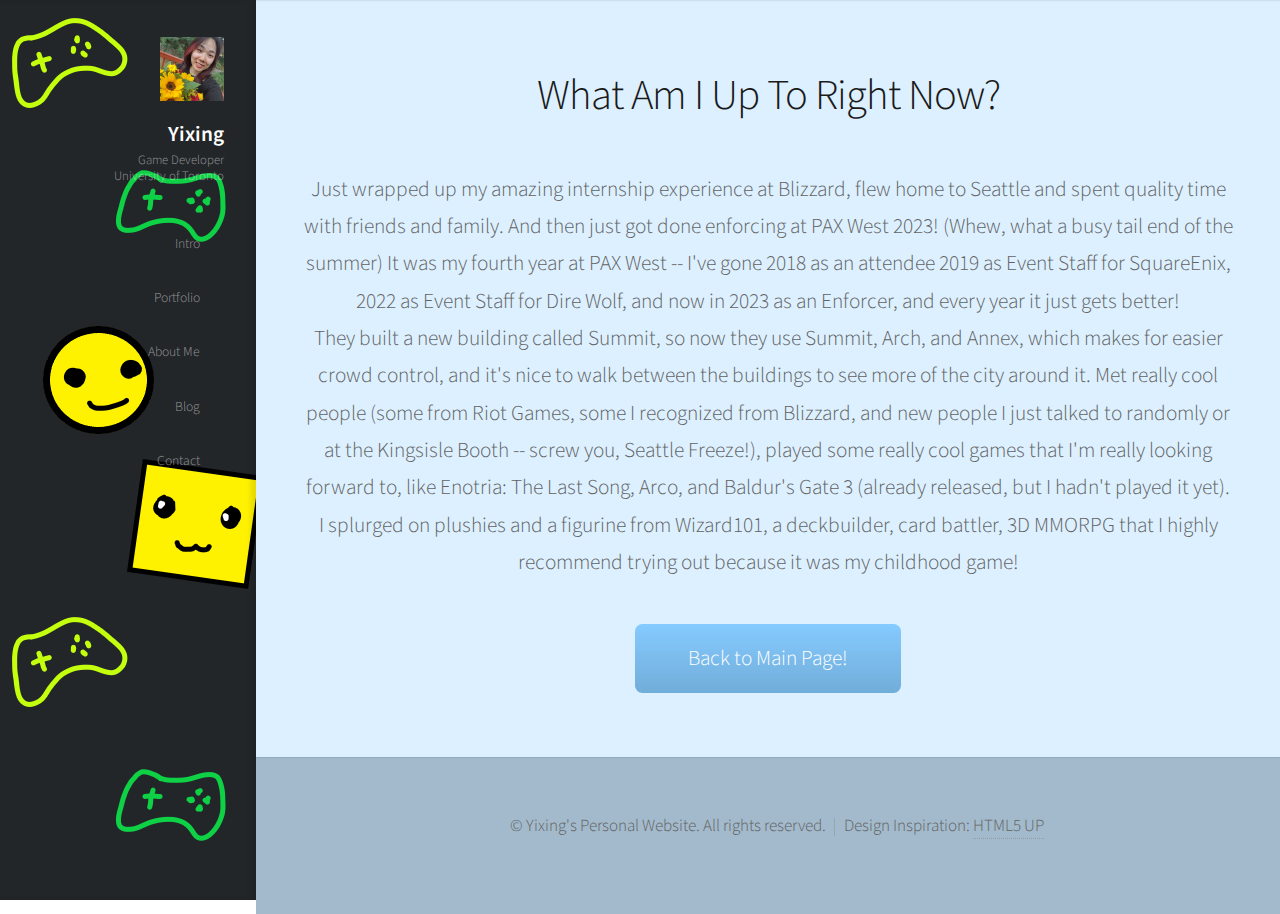
==== commit f0faba58: "added blog content and images" ====
--- a/blog.html
+++ b/blog.html
@@ -58,14 +58,29 @@
                             <h2>What Am I Up To Right Now?</h2>
                         </header>
 
-                        <p>Just got done enforcing at PAX West 2023! It was my fourth year enforcing .</p>
+                        <p>Just wrapped up my amazing internship experience at Blizzard, flew home to Seattle and spent quality time with friends
+							and family. And then just got done enforcing at PAX West 2023! (Whew, what a busy tail end of the summer) 
+							It was my fourth year at PAX West -- I've gone 2018 as an attendee
+							2019 as Event Staff for SquareEnix, 2022 as Event Staff for Dire Wolf, and now in 2023 as an Enforcer, and every
+							year it just gets better!
+							</br>
+							They built a new building called Summit, so now they use Summit, Arch, and Annex, which makes for easier 
+							crowd control, and it's nice to walk between the buildings to see more of the city around it.
+							Met really cool people (some from Riot Games, some I recognized from Blizzard, and new people I just talked to 
+							randomly or at the Kingsisle Booth -- screw you, Seattle Freeze!), played some really cool games that I'm really looking forward to, 
+							like <bold>Enotria: The Last Song</bold>, <bold>Arco</bold>, and <bold>Baldur's Gate 3</bold> (already released, but I hadn't
+							played it yet).
+							</br>
+							I splurged on plushies and a figurine from Wizard101, a deckbuilder, card battler, 3D MMORPG that I highly recommend trying out because it 
+							was my childhood game!
+						</p>
 						
 						<!--Back-->
 						<a href="index.html#blog" class="button scrolly">Back to Main Page!</a>
 					</div>
                 </div>
             </div>
-			
+
 			<!-- Footer -->
 			<div id="footer">
 
@@ -73,7 +88,6 @@
 					<ul class="copyright">
 						<li>&copy; Yixing's Personal Website. All rights reserved.</li><li>Design Inspiration: <a href="http://html5up.net">HTML5 UP</a></li>
 					</ul>
-
 			</div>
         </body>
 </html>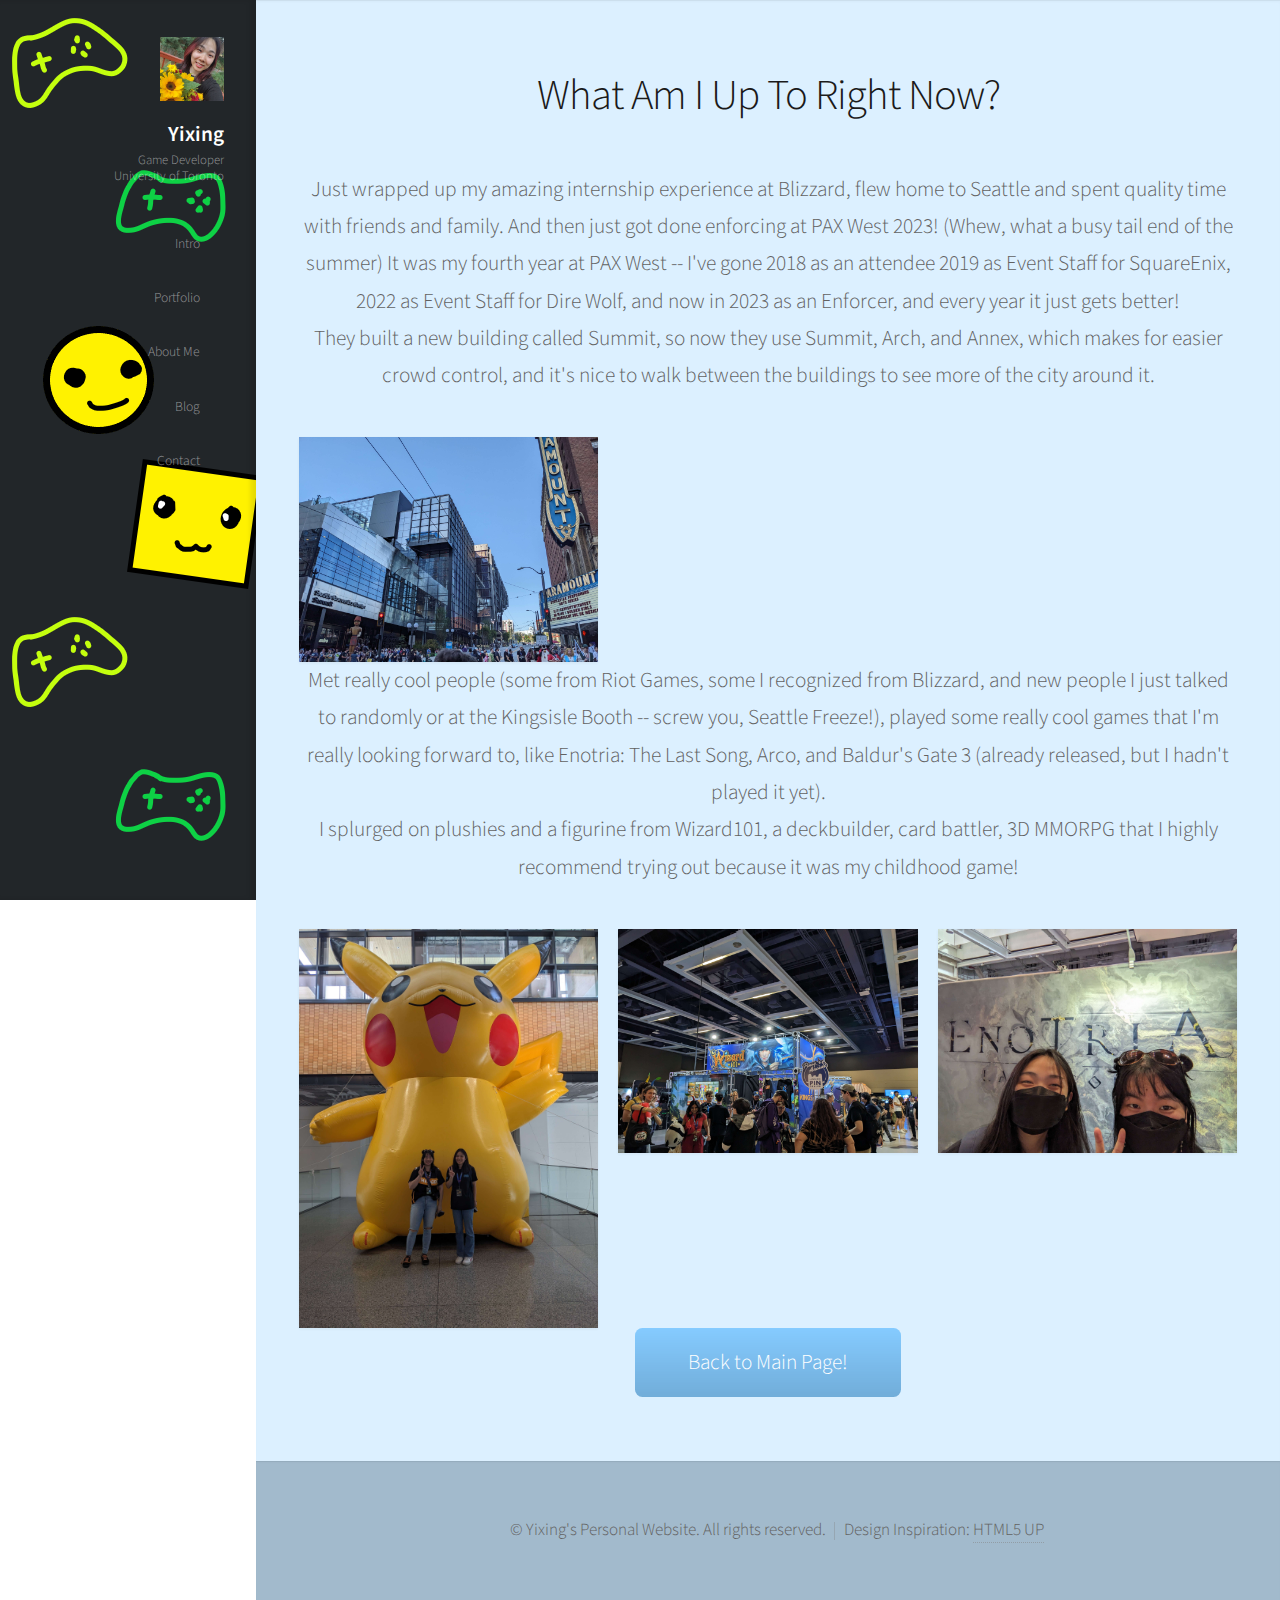
==== commit 03df5fb7: "revising blog and adding pictures" ====
--- a/blog.html
+++ b/blog.html
@@ -66,6 +66,13 @@
 							</br>
 							They built a new building called Summit, so now they use Summit, Arch, and Annex, which makes for easier 
 							crowd control, and it's nice to walk between the buildings to see more of the city around it.
+							<div class="row"> <!--row 2-->
+								<div class="col-4 col-12-mobile">
+									<article class="item">
+										<a href="#" class="image fit"><img src="images/summit.png" alt="FOOD" /></a>
+									</article>
+								</div>
+							</div>
 							Met really cool people (some from Riot Games, some I recognized from Blizzard, and new people I just talked to 
 							randomly or at the Kingsisle Booth -- screw you, Seattle Freeze!), played some really cool games that I'm really looking forward to, 
 							like <bold>Enotria: The Last Song</bold>, <bold>Arco</bold>, and <bold>Baldur's Gate 3</bold> (already released, but I hadn't
@@ -74,6 +81,23 @@
 							I splurged on plushies and a figurine from Wizard101, a deckbuilder, card battler, 3D MMORPG that I highly recommend trying out because it 
 							was my childhood game!
 						</p>
+						<div class="row"> <!--row 2-->
+							<div class="col-4 col-12-mobile">
+								<article class="item">
+									<a href="#" class="image fit"><img src="images/pikachu_group.png" alt="FOOD" /></a>
+								</article>
+							</div>
+							<div class="col-4 col-12-mobile">
+								<article class="item">
+									<a href="#" class="image fit"><img src="images/kingsisle_booth.png" alt="" /></a>
+								</article>
+							</div>
+							<div class="col-4 col-12-mobile">
+								<article class="item">
+									<a href="#" class="image fit"><img src="images/enotria.png" alt="" /></a>
+								</article>
+							</div>
+						</div>
 						
 						<!--Back-->
 						<a href="index.html#blog" class="button scrolly">Back to Main Page!</a>
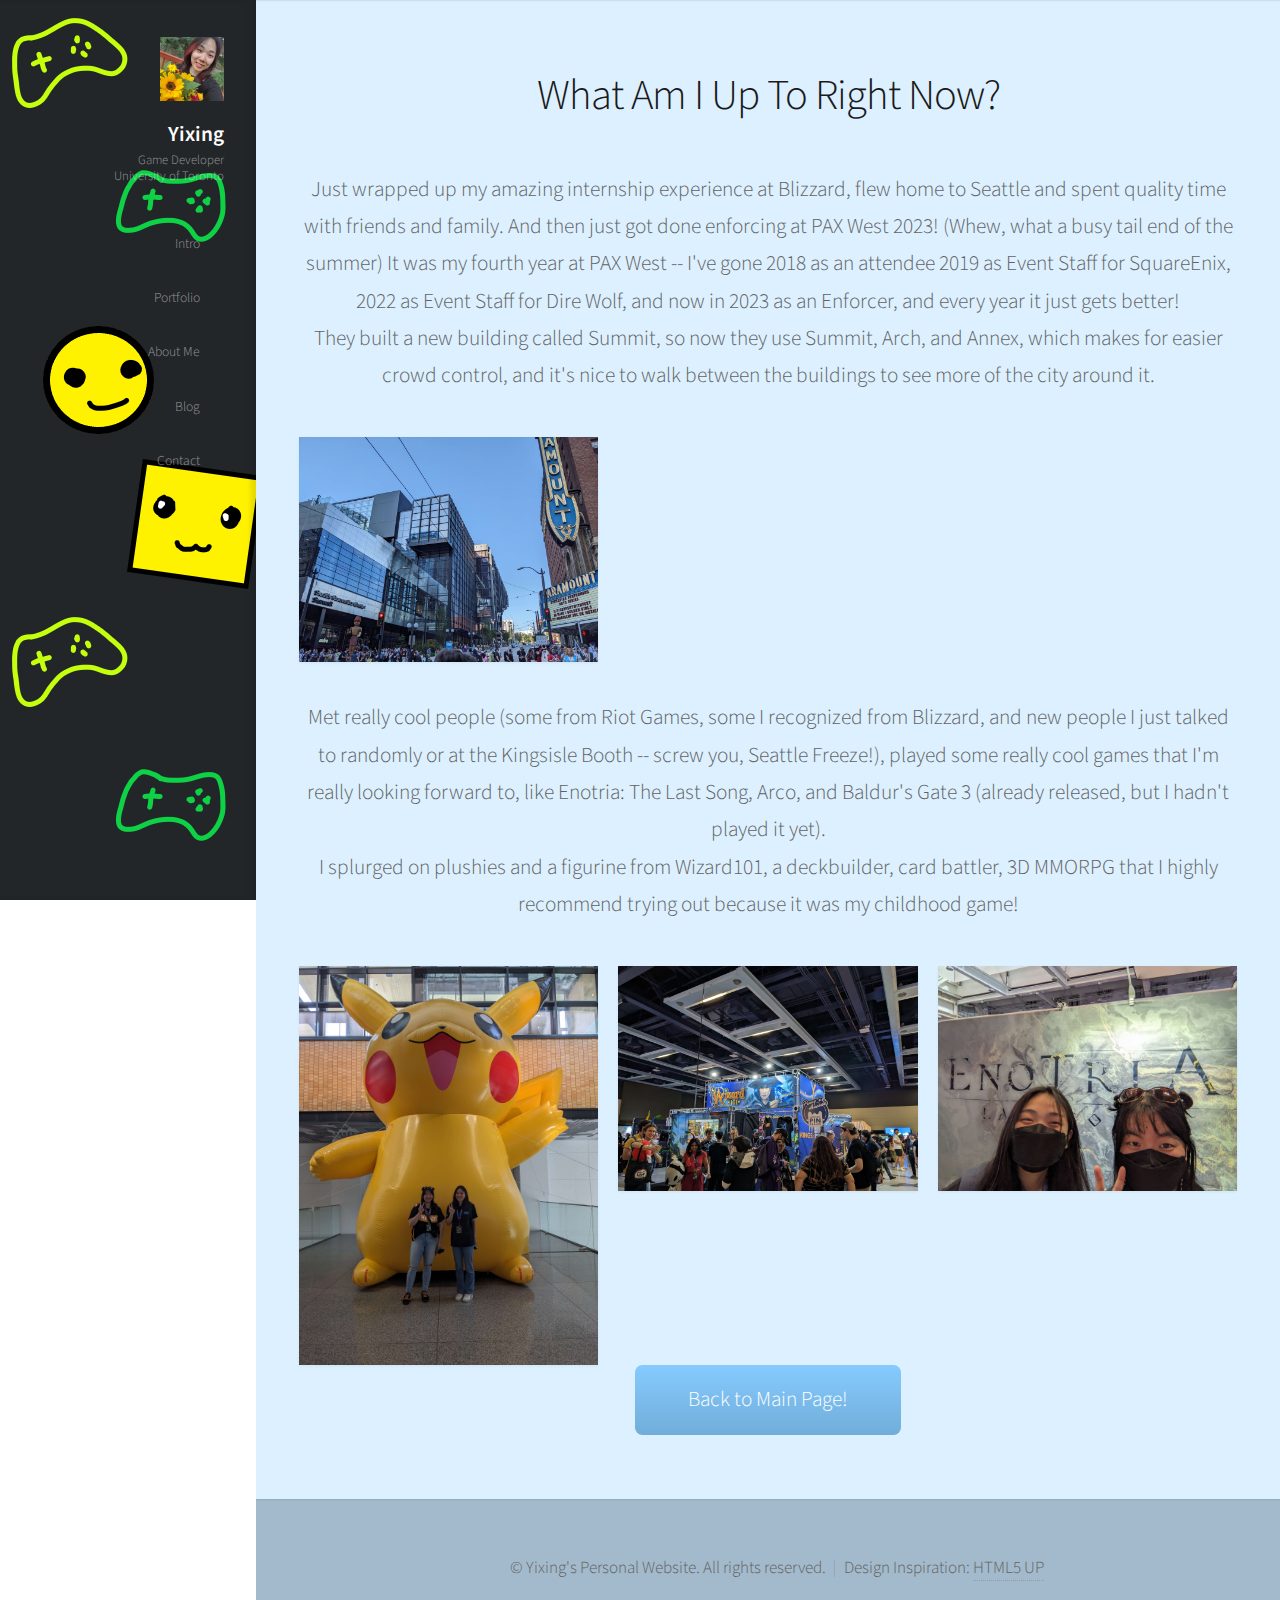
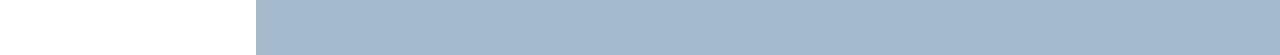
==== commit 20e17198: "updating links" ====
--- a/blog.html
+++ b/blog.html
@@ -73,6 +73,7 @@
 									</article>
 								</div>
 							</div>
+							</br>
 							Met really cool people (some from Riot Games, some I recognized from Blizzard, and new people I just talked to 
 							randomly or at the Kingsisle Booth -- screw you, Seattle Freeze!), played some really cool games that I'm really looking forward to, 
 							like <bold>Enotria: The Last Song</bold>, <bold>Arco</bold>, and <bold>Baldur's Gate 3</bold> (already released, but I hadn't
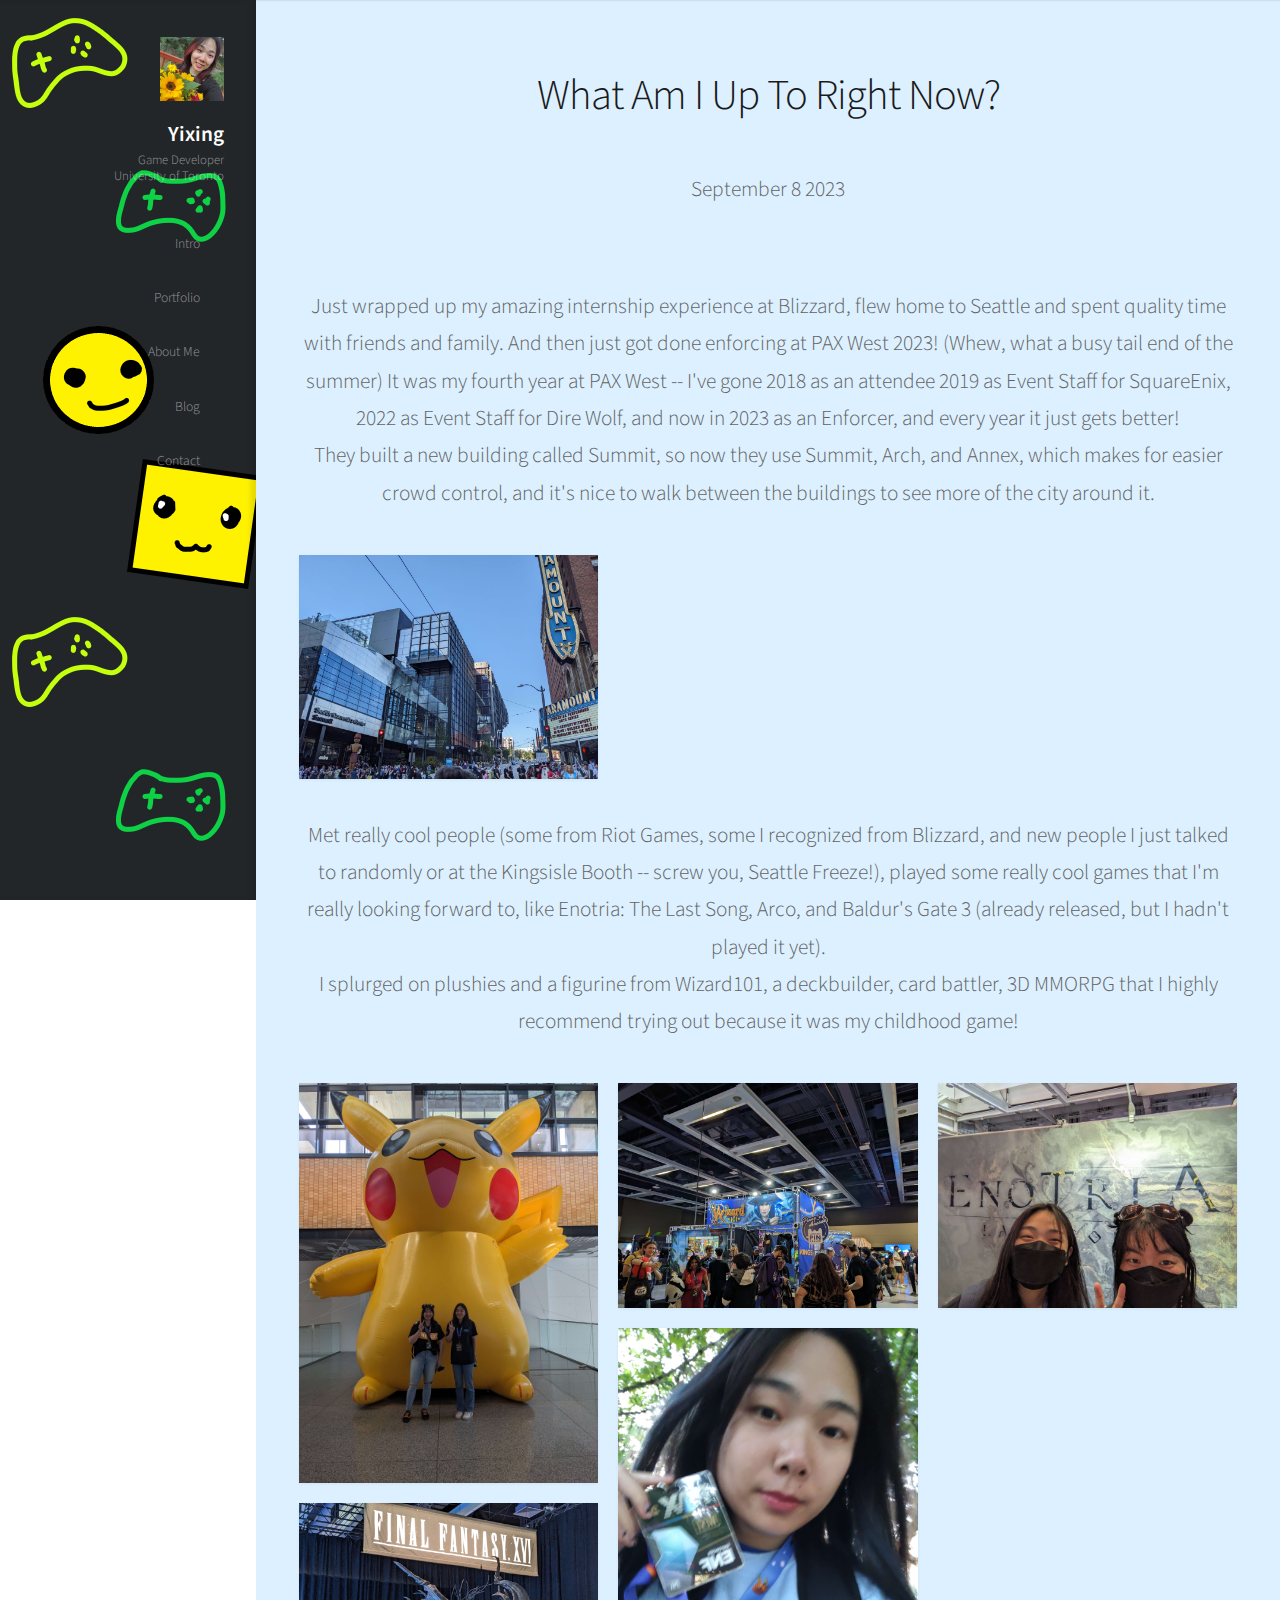
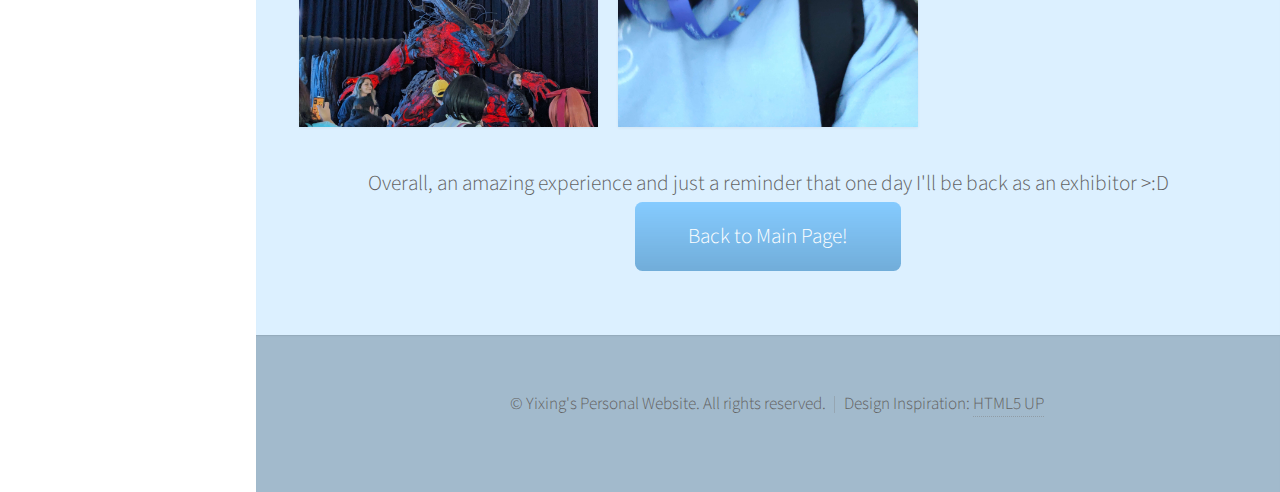
==== commit eccb2494: "adding more blog content and images" ====
--- a/blog.html
+++ b/blog.html
@@ -57,7 +57,8 @@
                         <header>
                             <h2>What Am I Up To Right Now?</h2>
                         </header>
-
+						<p>September 8 2023</p>
+						</br>
                         <p>Just wrapped up my amazing internship experience at Blizzard, flew home to Seattle and spent quality time with friends
 							and family. And then just got done enforcing at PAX West 2023! (Whew, what a busy tail end of the summer) 
 							It was my fourth year at PAX West -- I've gone 2018 as an attendee
@@ -85,12 +86,18 @@
 						<div class="row"> <!--row 2-->
 							<div class="col-4 col-12-mobile">
 								<article class="item">
-									<a href="#" class="image fit"><img src="images/pikachu_group.png" alt="FOOD" /></a>
+									<a href="#" class="image fit"><img src="images/pikachu_group.png" alt="" /></a>
+								</article>
+								<article class="item">
+									<a href="#" class="image fit"><img src="images/ffxvi.png" alt="" /></a>
 								</article>
 							</div>
 							<div class="col-4 col-12-mobile">
 								<article class="item">
 									<a href="#" class="image fit"><img src="images/kingsisle_booth.png" alt="" /></a>
+								</article>
+								<article class="item">
+									<a href="#" class="image fit"><img src="images/selfie_enforcer.png" alt="" /></a>
 								</article>
 							</div>
 							<div class="col-4 col-12-mobile">
@@ -99,7 +106,9 @@
 								</article>
 							</div>
 						</div>
-						
+						</br>
+						Overall, an amazing experience and just a reminder that one day I'll be back as an exhibitor >:D
+						</br>
 						<!--Back-->
 						<a href="index.html#blog" class="button scrolly">Back to Main Page!</a>
 					</div>
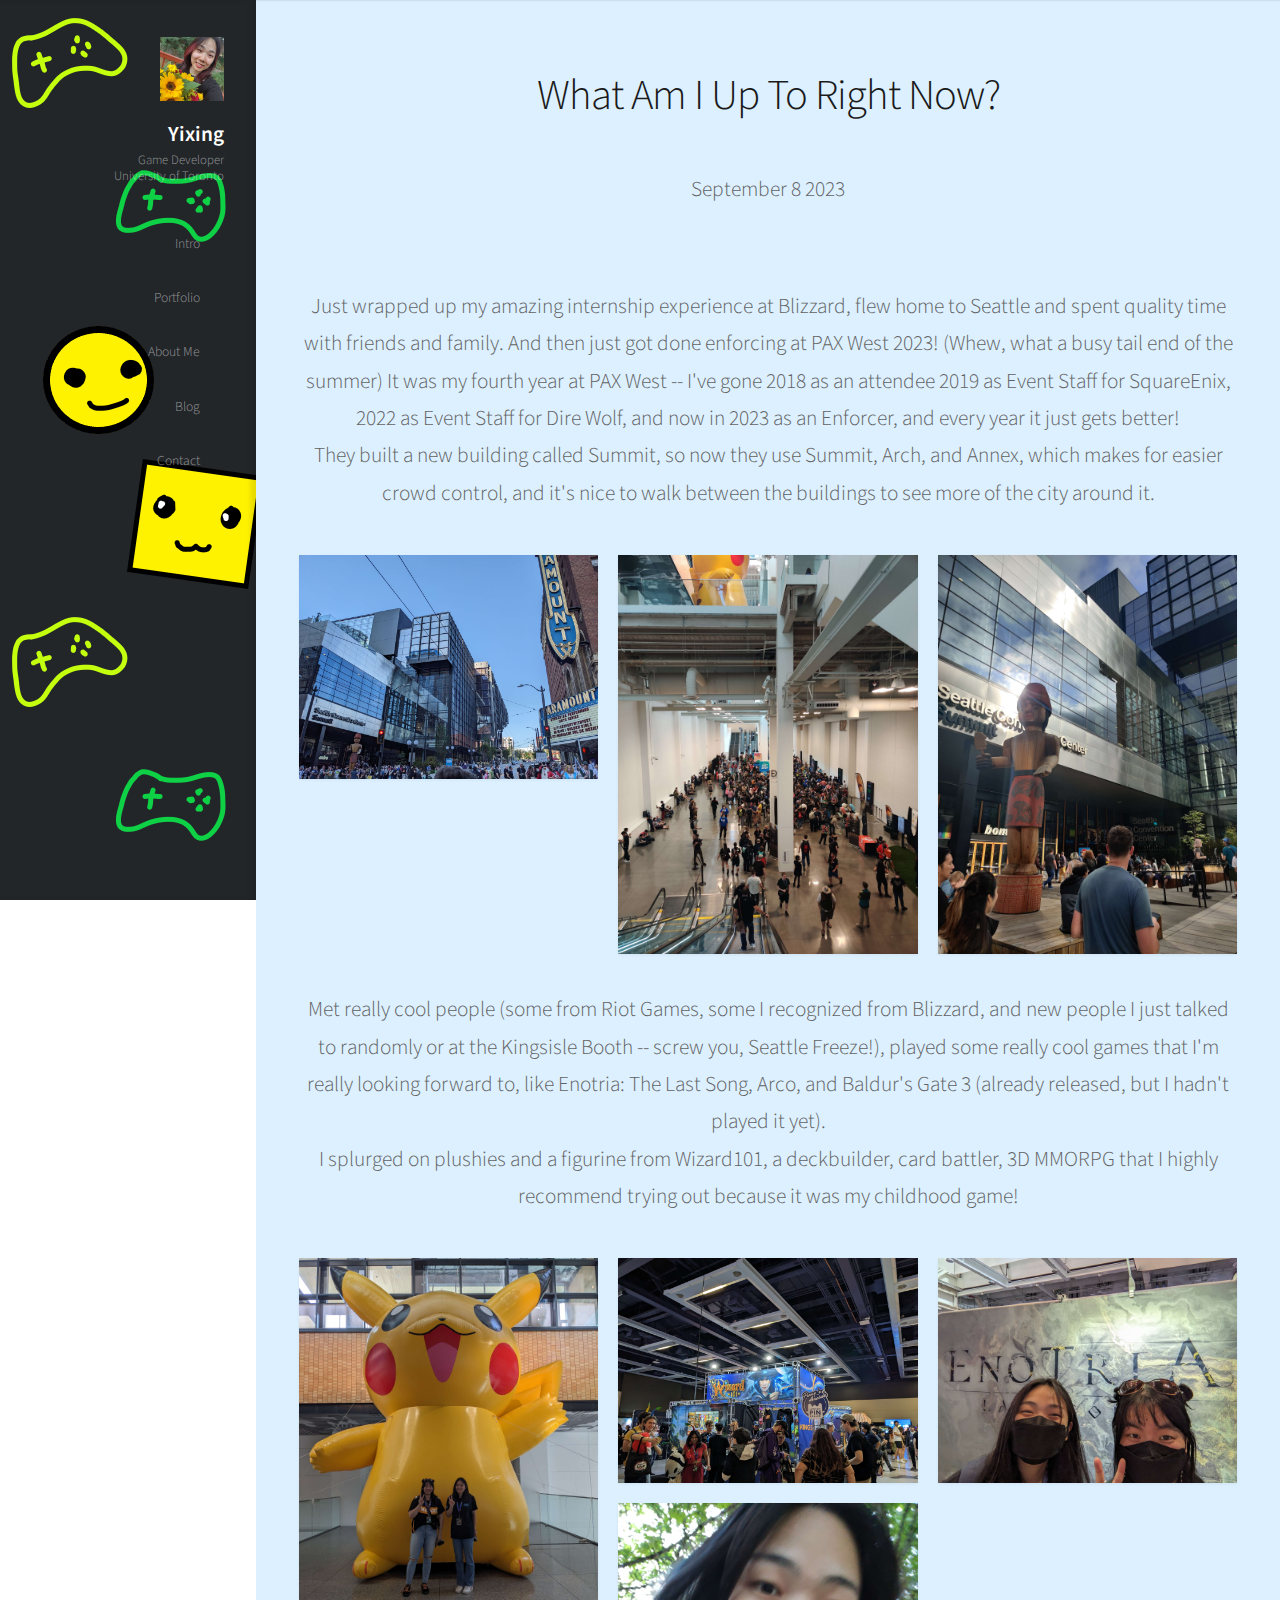
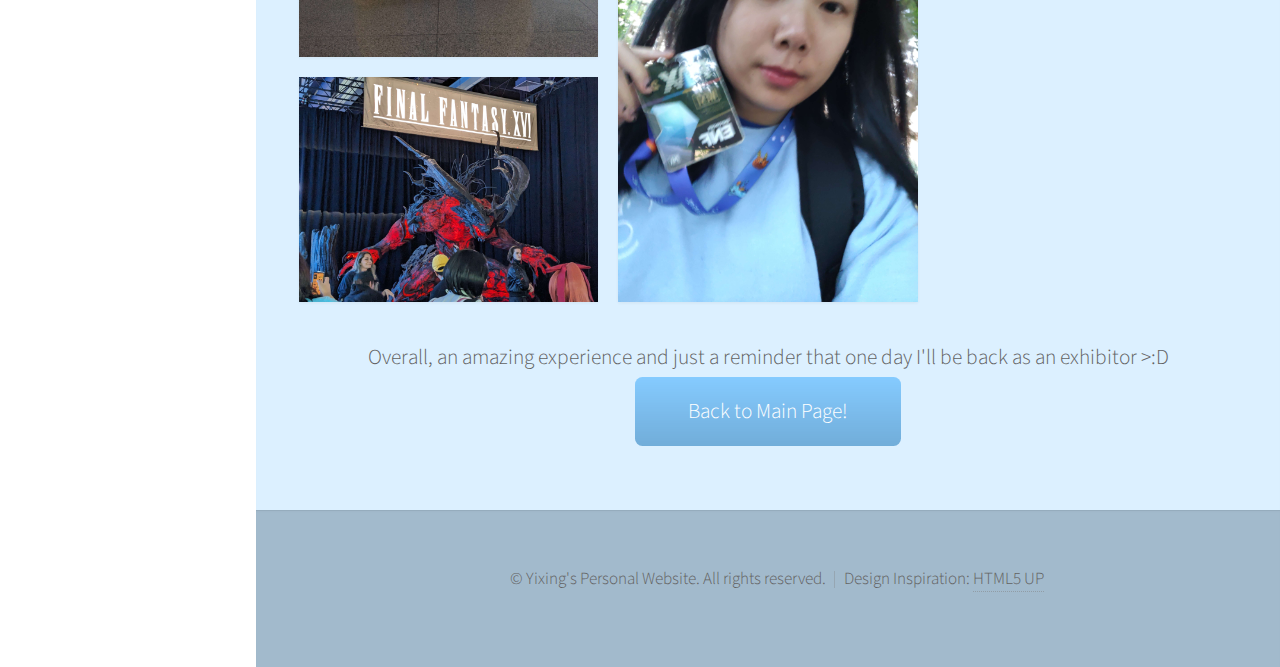
==== commit 496f8834: "more blog pictures" ====
--- a/blog.html
+++ b/blog.html
@@ -70,7 +70,17 @@
 							<div class="row"> <!--row 2-->
 								<div class="col-4 col-12-mobile">
 									<article class="item">
-										<a href="#" class="image fit"><img src="images/summit.png" alt="FOOD" /></a>
+										<a href="#" class="image fit"><img src="images/summit.png" alt="" /></a>
+									</article>
+								</div>
+								<div class="col-4 col-12-mobile">
+									<article class="item">
+										<a href="#" class="image fit"><img src="images/crowd.png" alt="" /></a>
+									</article>
+								</div>
+								<div class="col-4 col-12-mobile">
+									<article class="item">
+										<a href="#" class="image fit"><img src="images/summit_front.png" alt="" /></a>
 									</article>
 								</div>
 							</div>
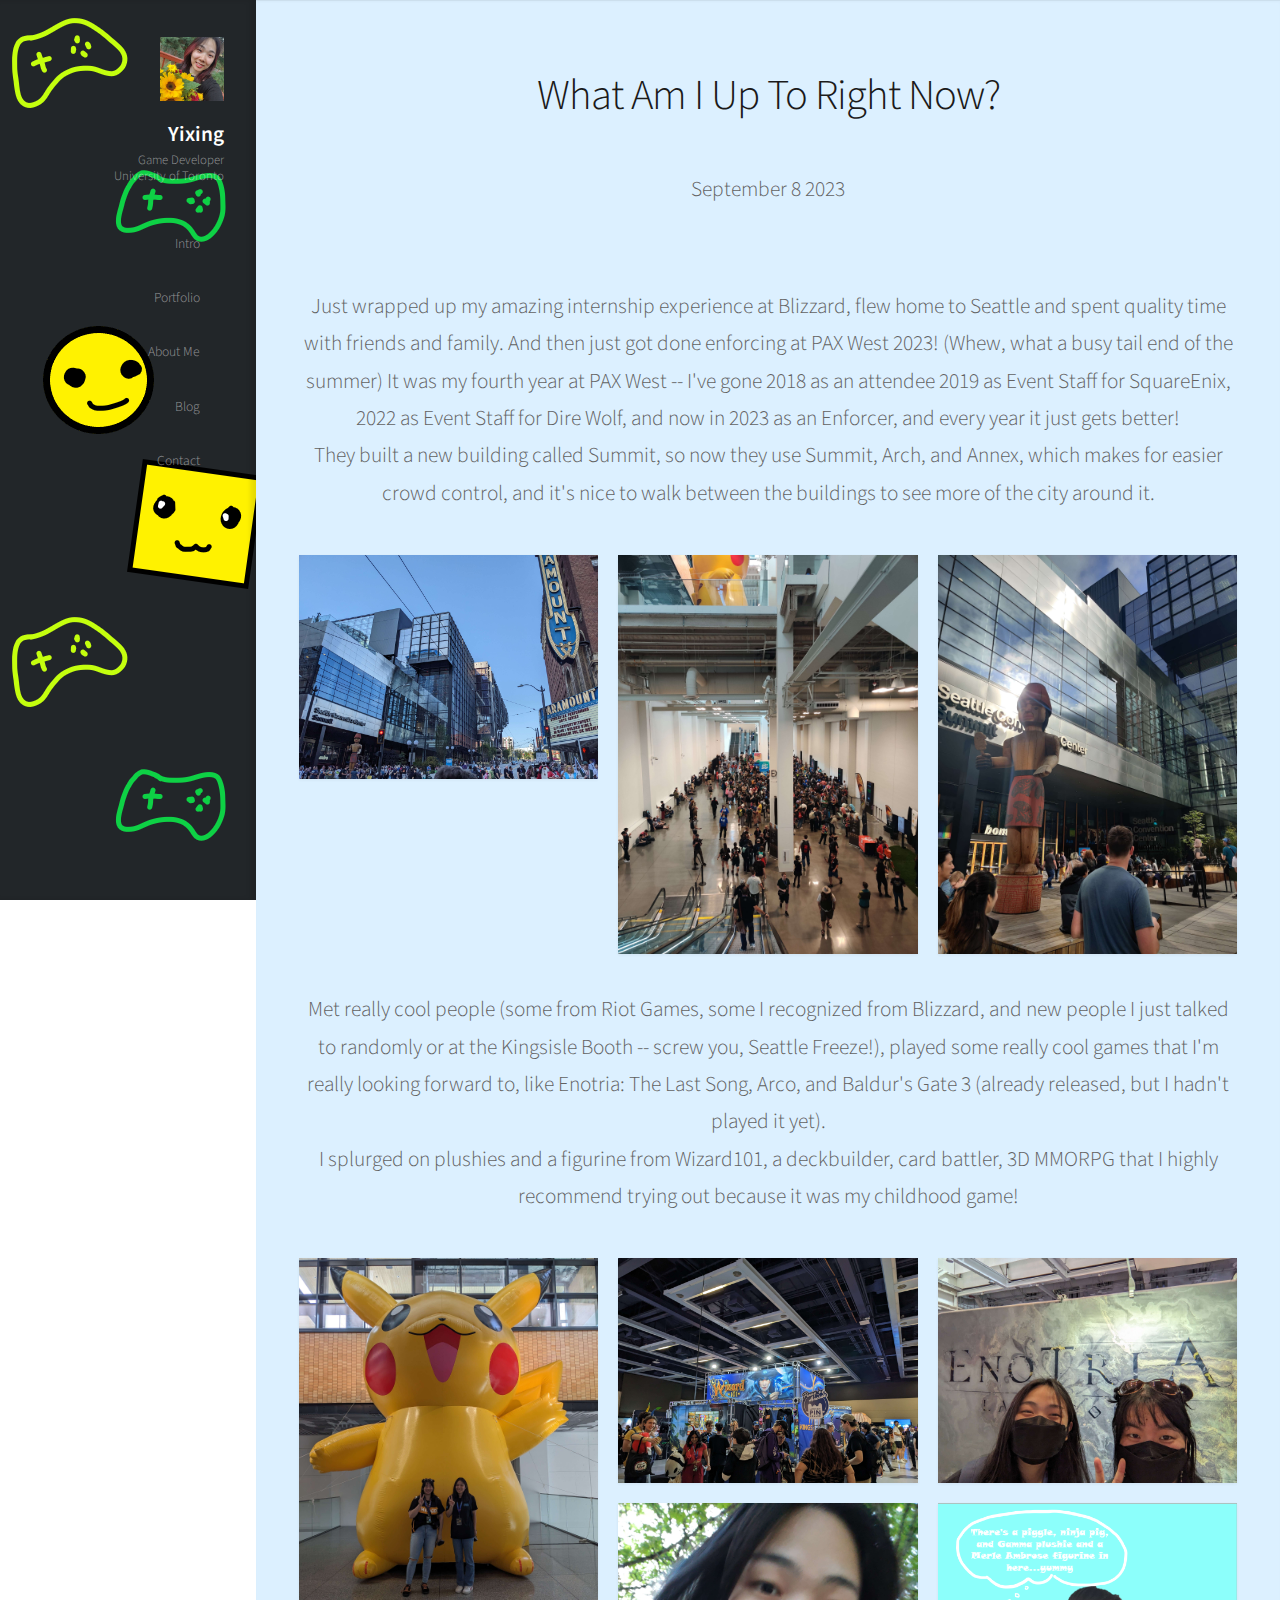
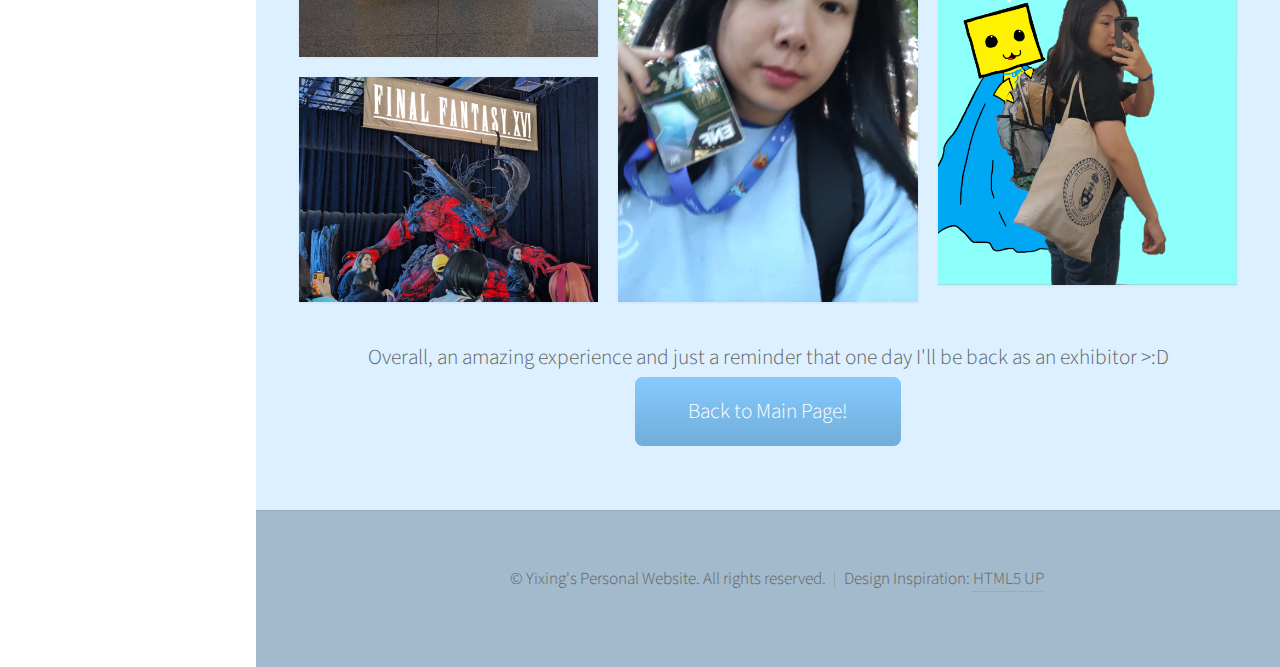
==== commit 201321b0: "adding more images and changes" ====
--- a/blog.html
+++ b/blog.html
@@ -114,6 +114,9 @@
 								<article class="item">
 									<a href="#" class="image fit"><img src="images/enotria.png" alt="" /></a>
 								</article>
+								<article class="item">
+									<a href="#" class="image fit"><img src="images/w101_haul.png" alt="" /></a>
+								</article>
 							</div>
 						</div>
 						</br>
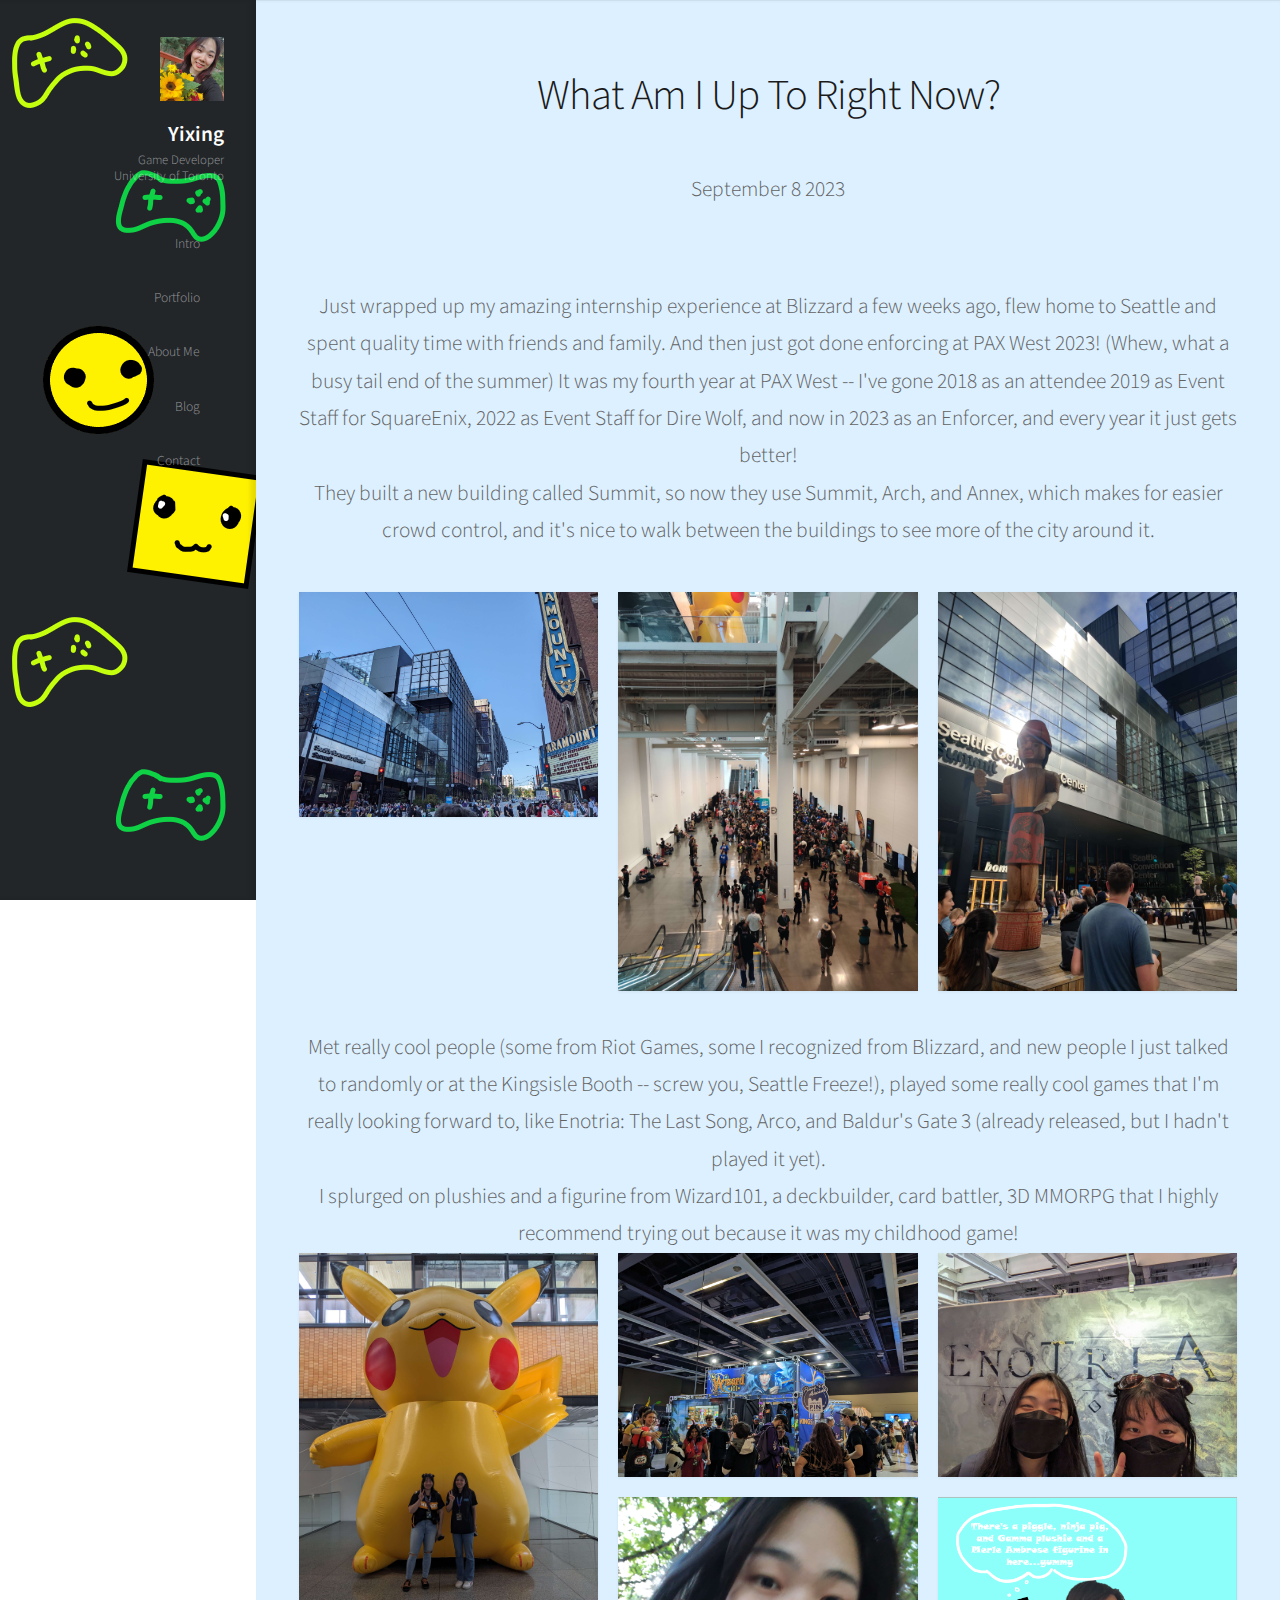
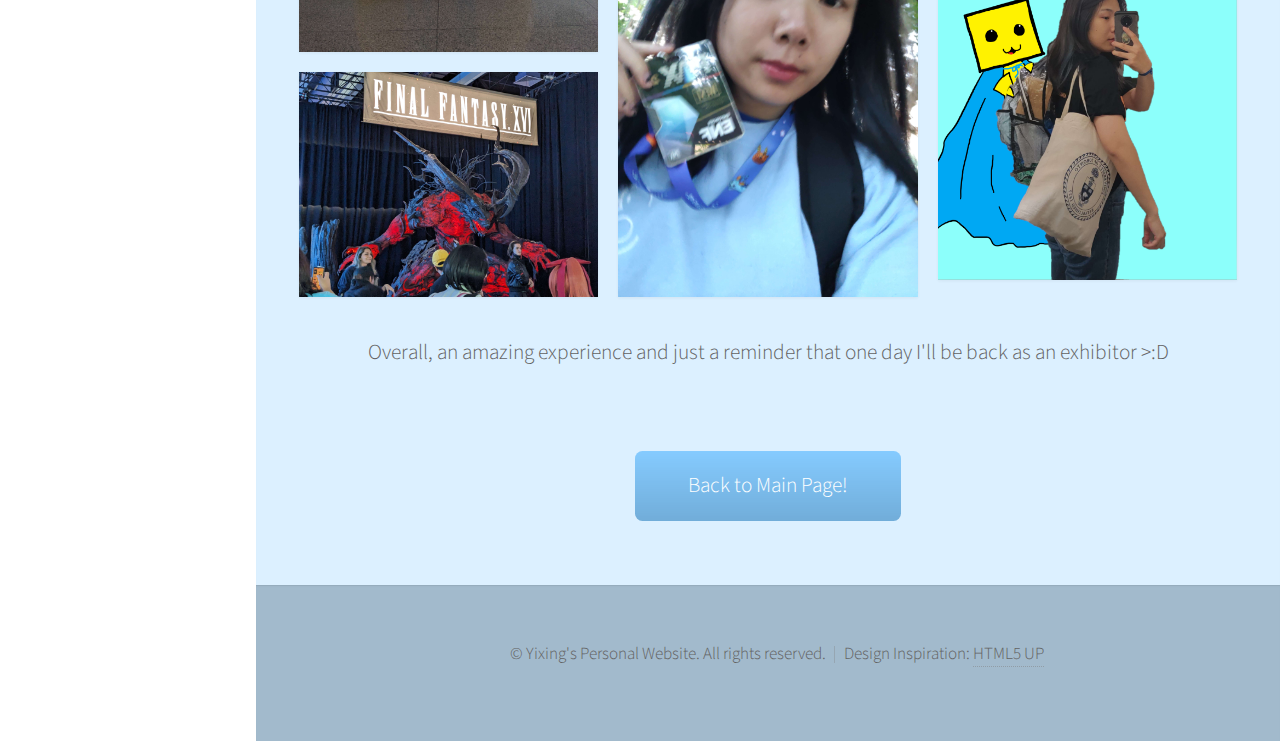
==== commit 03ccd9c6: "more blog and website changes, added image" ====
--- a/blog.html
+++ b/blog.html
@@ -59,7 +59,7 @@
                         </header>
 						<p>September 8 2023</p>
 						</br>
-                        <p>Just wrapped up my amazing internship experience at Blizzard, flew home to Seattle and spent quality time with friends
+                        <p>Just wrapped up my amazing internship experience at Blizzard a few weeks ago, flew home to Seattle and spent quality time with friends
 							and family. And then just got done enforcing at PAX West 2023! (Whew, what a busy tail end of the summer) 
 							It was my fourth year at PAX West -- I've gone 2018 as an attendee
 							2019 as Event Staff for SquareEnix, 2022 as Event Staff for Dire Wolf, and now in 2023 as an Enforcer, and every
@@ -70,17 +70,17 @@
 							<div class="row"> <!--row 2-->
 								<div class="col-4 col-12-mobile">
 									<article class="item">
-										<a href="#" class="image fit"><img src="images/summit.png" alt="" /></a>
+										<a class="image fit"><img src="images/summit.png" alt="" /></a>
 									</article>
 								</div>
 								<div class="col-4 col-12-mobile">
 									<article class="item">
-										<a href="#" class="image fit"><img src="images/crowd.png" alt="" /></a>
+										<a class="image fit"><img src="images/crowd.png" alt="" /></a>
 									</article>
 								</div>
 								<div class="col-4 col-12-mobile">
 									<article class="item">
-										<a href="#" class="image fit"><img src="images/summit_front.png" alt="" /></a>
+										<a class="image fit"><img src="images/summit_front.png" alt="" /></a>
 									</article>
 								</div>
 							</div>
@@ -92,35 +92,35 @@
 							</br>
 							I splurged on plushies and a figurine from Wizard101, a deckbuilder, card battler, 3D MMORPG that I highly recommend trying out because it 
 							was my childhood game!
-						</p>
 						<div class="row"> <!--row 2-->
 							<div class="col-4 col-12-mobile">
 								<article class="item">
-									<a href="#" class="image fit"><img src="images/pikachu_group.png" alt="" /></a>
+									<a class="image fit"><img src="images/pikachu_group.png" alt="" /></a>
 								</article>
 								<article class="item">
-									<a href="#" class="image fit"><img src="images/ffxvi.png" alt="" /></a>
+									<a class="image fit"><img src="images/ffxvi.png" alt="" /></a>
 								</article>
 							</div>
 							<div class="col-4 col-12-mobile">
 								<article class="item">
-									<a href="#" class="image fit"><img src="images/kingsisle_booth.png" alt="" /></a>
+									<a class="image fit"><img src="images/kingsisle_booth.png" alt="" /></a>
 								</article>
 								<article class="item">
-									<a href="#" class="image fit"><img src="images/selfie_enforcer.png" alt="" /></a>
+									<a class="image fit"><img src="images/selfie_enforcer.png" alt="" /></a>
 								</article>
 							</div>
 							<div class="col-4 col-12-mobile">
 								<article class="item">
-									<a href="#" class="image fit"><img src="images/enotria.png" alt="" /></a>
+									<a class="image fit"><img src="images/enotria.png" alt="" /></a>
 								</article>
 								<article class="item">
-									<a href="#" class="image fit"><img src="images/w101_haul.png" alt="" /></a>
+									<a class="image fit"><img src="images/w101_haul.png" alt="" /></a>
 								</article>
 							</div>
 						</div>
 						</br>
 						Overall, an amazing experience and just a reminder that one day I'll be back as an exhibitor >:D
+					</p>
 						</br>
 						<!--Back-->
 						<a href="index.html#blog" class="button scrolly">Back to Main Page!</a>
